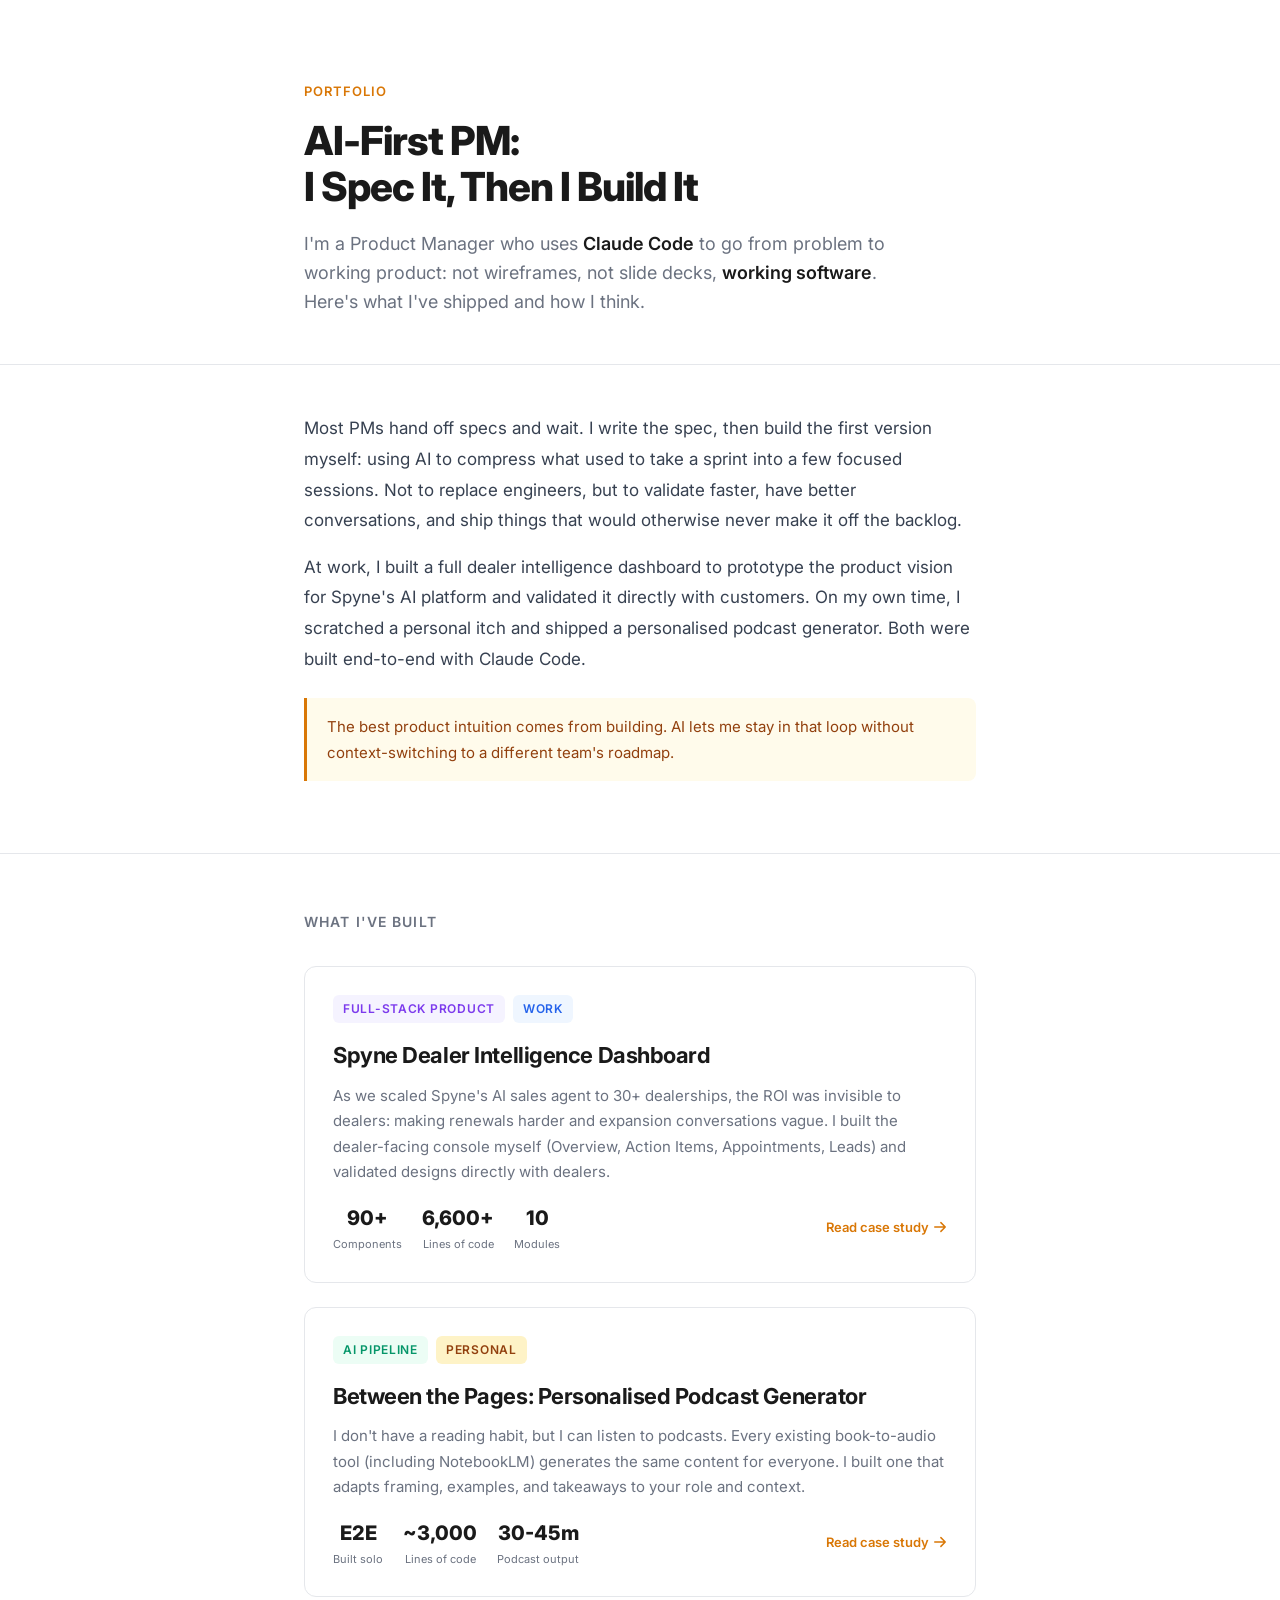
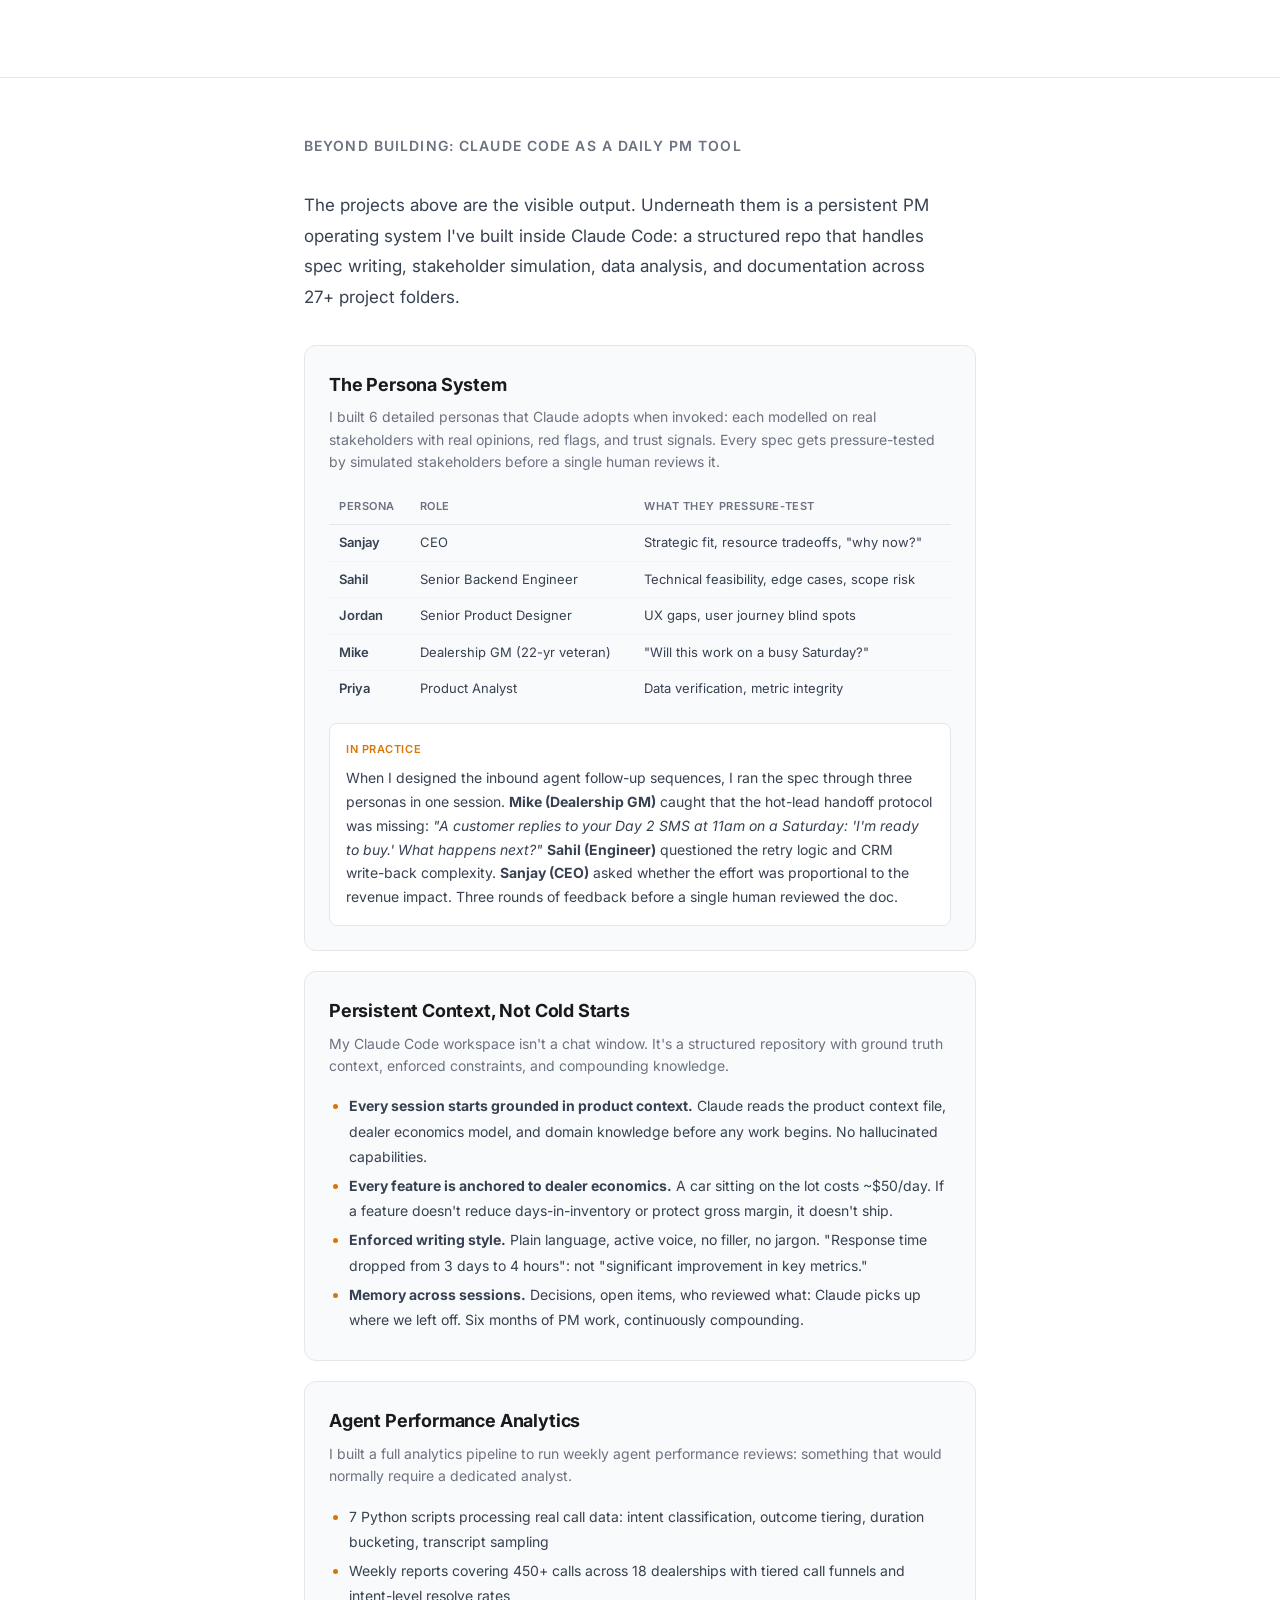
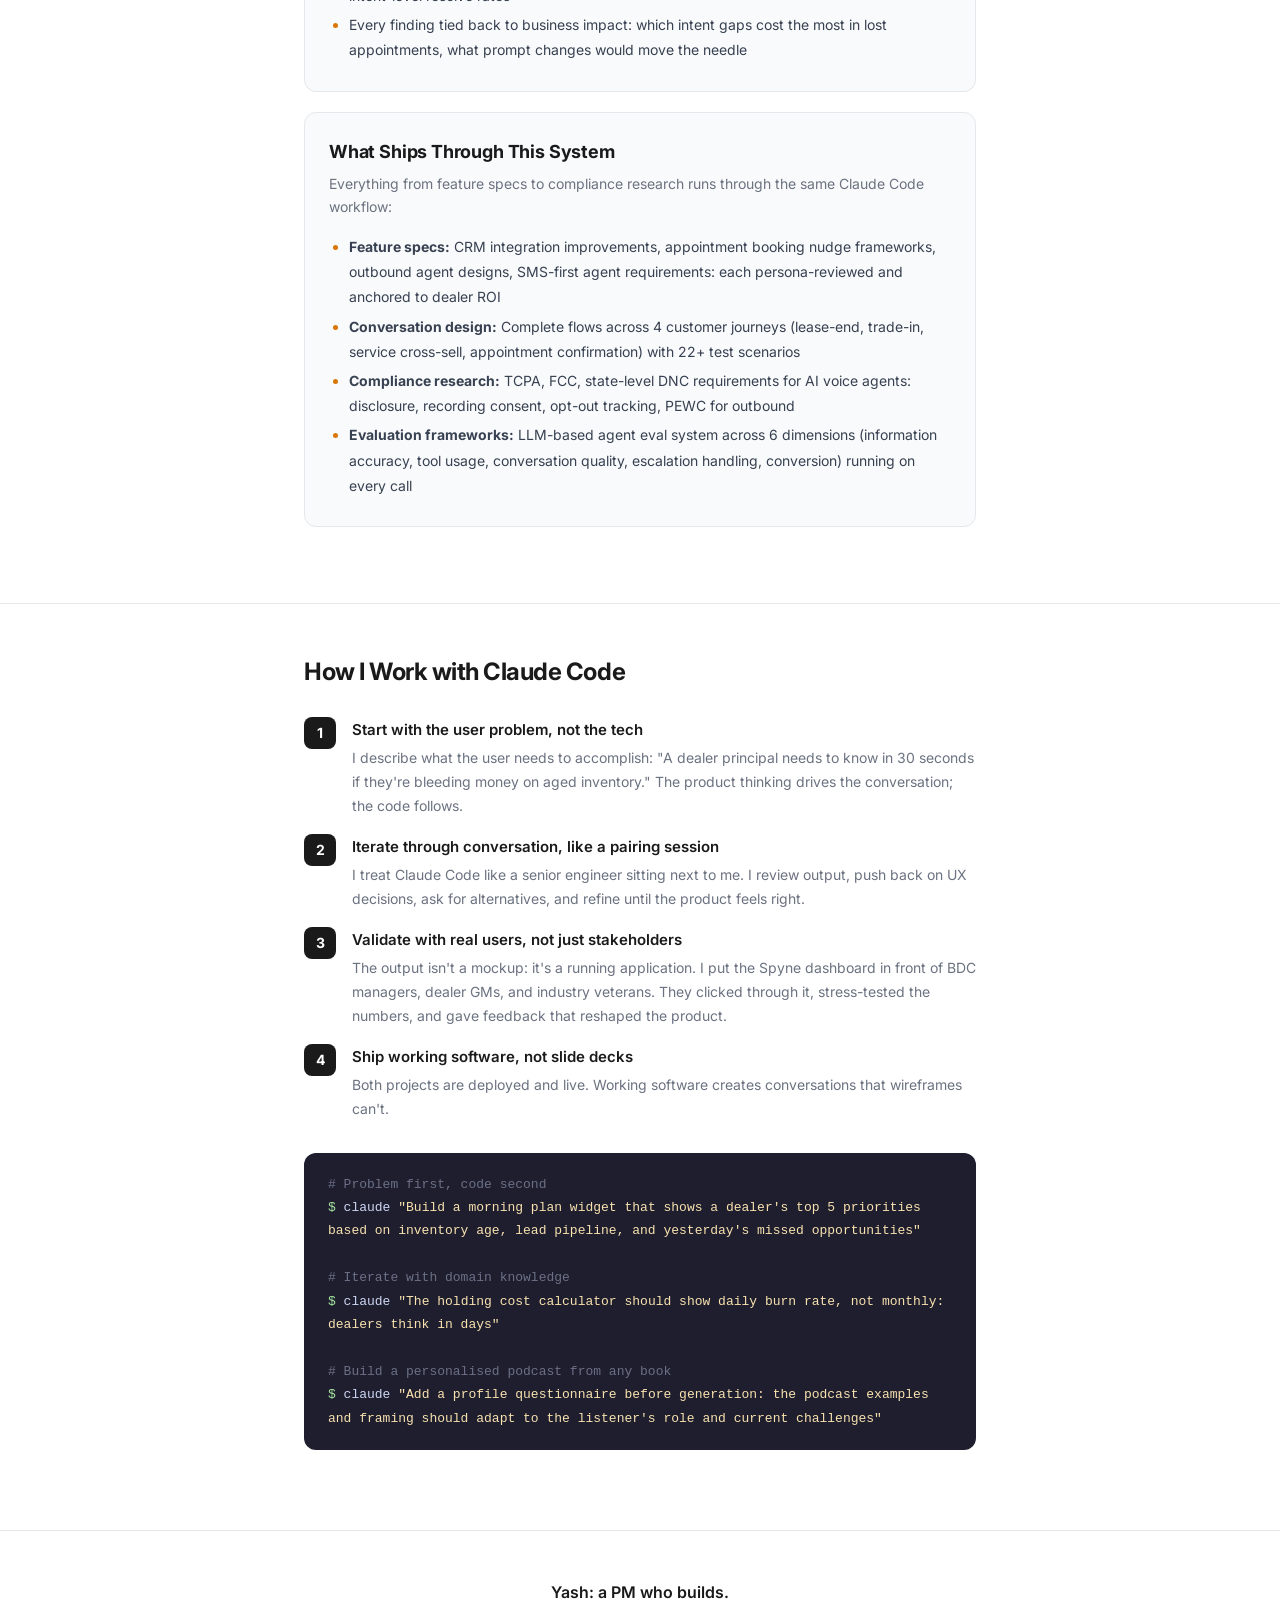
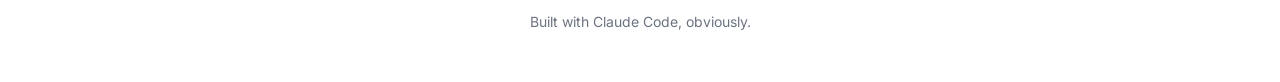
==== index.html @ 287a80ae "Initial portfolio: AI-First PM showcase with Claude Code Three-page site: home with project cards + " ====
<!DOCTYPE html>
<html lang="en">
<head>
  <meta charset="UTF-8" />
  <meta name="viewport" content="width=device-width, initial-scale=1.0" />
  <title>AI-First PM: How I Build with Claude Code</title>
  <link rel="preconnect" href="https://fonts.googleapis.com" />
  <link href="https://fonts.googleapis.com/css2?family=Inter:wght@400;500;600;700;800&display=swap" rel="stylesheet" />
  <link rel="stylesheet" href="styles.css" />
  <style>
    /* ── Home-specific ── */
    .hero {
      padding: 80px 0 48px;
      border-bottom: 1px solid var(--border);
    }
    .hero h1 {
      font-size: 40px;
      font-weight: 800;
      line-height: 1.15;
      letter-spacing: -0.025em;
      margin-bottom: 20px;
    }
    .hero .subtitle {
      font-size: 18px;
      color: var(--muted);
      max-width: 600px;
      line-height: 1.6;
    }
    .hero .subtitle strong { color: var(--fg); font-weight: 600; }

    .thesis {
      padding: 48px 0;
      border-bottom: 1px solid var(--border);
    }
    .thesis p {
      font-size: 17px;
      color: #374151;
      line-height: 1.8;
    }
    .thesis p + p { margin-top: 16px; }

    .projects { padding: 56px 0; }

    .project-card {
      border: 1px solid var(--border);
      border-radius: 12px;
      padding: 28px;
      margin-bottom: 24px;
      transition: box-shadow 0.2s;
      text-decoration: none;
      display: block;
      color: inherit;
    }
    .project-card:hover {
      box-shadow: 0 4px 24px rgba(0,0,0,0.06);
    }
    .project-card h3 {
      font-size: 22px;
      font-weight: 700;
      letter-spacing: -0.02em;
      margin-bottom: 8px;
    }
    .project-card .summary {
      font-size: 15px;
      color: var(--muted);
      line-height: 1.7;
      margin-bottom: 16px;
    }
    .project-card .card-footer {
      display: flex;
      align-items: center;
      justify-content: space-between;
      flex-wrap: wrap;
      gap: 12px;
    }
    .project-card .card-stats {
      display: flex;
      gap: 20px;
    }
    .project-card .card-stat {
      text-align: center;
    }
    .project-card .card-stat .num {
      font-size: 20px;
      font-weight: 800;
    }
    .project-card .card-stat .desc {
      font-size: 11px;
      color: var(--muted);
    }
    .project-card .read-more {
      font-size: 13px;
      font-weight: 600;
      color: var(--accent);
      display: inline-flex;
      align-items: center;
      gap: 4px;
    }
    .project-card .read-more svg { width: 14px; height: 14px; }

    /* ── Daily System (compact) ── */
    .daily-system {
      padding: 56px 0;
      border-top: 1px solid var(--border);
    }
    .daily-system .section-intro {
      font-size: 17px;
      color: #374151;
      line-height: 1.8;
      margin-bottom: 32px;
      max-width: 640px;
    }

    /* ── How I Work ── */
    .workflow {
      padding: 48px 0;
      border-top: 1px solid var(--border);
    }
    .workflow h2 {
      font-size: 24px;
      font-weight: 700;
      letter-spacing: -0.02em;
      margin-bottom: 24px;
    }
    .workflow-steps { display: grid; gap: 16px; }
    .step { display: flex; gap: 16px; align-items: flex-start; }
    .step-num {
      flex-shrink: 0;
      width: 32px; height: 32px;
      border-radius: 8px;
      background: var(--fg); color: var(--bg);
      font-size: 14px; font-weight: 700;
      display: flex; align-items: center; justify-content: center;
    }
    .step-content h4 { font-size: 15px; font-weight: 600; margin-bottom: 4px; }
    .step-content p { font-size: 14px; color: var(--muted); line-height: 1.7; }
  </style>
</head>
<body>

  <!-- ── Hero ── -->
  <section class="hero">
    <div class="container">
      <div class="eyebrow">Portfolio</div>
      <h1>AI-First PM:<br/>I Spec It, Then I Build It</h1>
      <p class="subtitle">
        I'm a Product Manager who uses <strong>Claude Code</strong> to go from problem to working product: not wireframes, not slide decks, <strong>working software</strong>. Here's what I've shipped and how I think.
      </p>
    </div>
  </section>

  <!-- ── Thesis ── -->
  <section class="thesis">
    <div class="container">
      <p>
        Most PMs hand off specs and wait. I write the spec, then build the first version myself: using AI to compress what used to take a sprint into a few focused sessions. Not to replace engineers, but to validate faster, have better conversations, and ship things that would otherwise never make it off the backlog.
      </p>
      <p>
        At work, I built a full dealer intelligence dashboard to prototype the product vision for Spyne's AI platform and validated it directly with customers. On my own time, I scratched a personal itch and shipped a personalised podcast generator. Both were built end-to-end with Claude Code.
      </p>
      <div class="callout">
        The best product intuition comes from building. AI lets me stay in that loop without context-switching to a different team's roadmap.
      </div>
    </div>
  </section>

  <!-- ── Projects ── -->
  <section class="projects">
    <div class="container">
      <h2 class="section-label">What I've Built</h2>

      <a href="spyne-console.html" class="project-card">
        <div class="project-labels">
          <div class="project-label label-purple">Full-Stack Product</div>
          <div class="project-label label-work">Work</div>
        </div>
        <h3>Spyne Dealer Intelligence Dashboard</h3>
        <p class="summary">
          As we scaled Spyne's AI sales agent to 30+ dealerships, the ROI was invisible to dealers: making renewals harder and expansion conversations vague. I built the dealer-facing console myself (Overview, Action Items, Appointments, Leads) and validated designs directly with dealers.
        </p>
        <div class="card-footer">
          <div class="card-stats">
            <div class="card-stat">
              <div class="num">90+</div>
              <div class="desc">Components</div>
            </div>
            <div class="card-stat">
              <div class="num">6,600+</div>
              <div class="desc">Lines of code</div>
            </div>
            <div class="card-stat">
              <div class="num">10</div>
              <div class="desc">Modules</div>
            </div>
          </div>
          <span class="read-more">
            Read case study
            <svg xmlns="http://www.w3.org/2000/svg" fill="none" viewBox="0 0 24 24" stroke-width="2.5" stroke="currentColor"><path stroke-linecap="round" stroke-linejoin="round" d="M13.5 4.5 21 12m0 0-7.5 7.5M21 12H3"/></svg>
          </span>
        </div>
      </a>

      <a href="podcast.html" class="project-card">
        <div class="project-labels">
          <div class="project-label label-green">AI Pipeline</div>
          <div class="project-label label-personal">Personal</div>
        </div>
        <h3>Between the Pages: Personalised Podcast Generator</h3>
        <p class="summary">
          I don't have a reading habit, but I can listen to podcasts. Every existing book-to-audio tool (including NotebookLM) generates the same content for everyone. I built one that adapts framing, examples, and takeaways to your role and context.
        </p>
        <div class="card-footer">
          <div class="card-stats">
            <div class="card-stat">
              <div class="num">E2E</div>
              <div class="desc">Built solo</div>
            </div>
            <div class="card-stat">
              <div class="num">~3,000</div>
              <div class="desc">Lines of code</div>
            </div>
            <div class="card-stat">
              <div class="num">30-45m</div>
              <div class="desc">Podcast output</div>
            </div>
          </div>
          <span class="read-more">
            Read case study
            <svg xmlns="http://www.w3.org/2000/svg" fill="none" viewBox="0 0 24 24" stroke-width="2.5" stroke="currentColor"><path stroke-linecap="round" stroke-linejoin="round" d="M13.5 4.5 21 12m0 0-7.5 7.5M21 12H3"/></svg>
          </span>
        </div>
      </a>
    </div>
  </section>

  <!-- ── Daily PM Operating System ── -->
  <section class="daily-system">
    <div class="container">
      <h2 class="section-label">Beyond Building: Claude Code as a Daily PM Tool</h2>
      <p class="section-intro">
        The projects above are the visible output. Underneath them is a persistent PM operating system I've built inside Claude Code: a structured repo that handles spec writing, stakeholder simulation, data analysis, and documentation across 27+ project folders.
      </p>

      <!-- Persona System -->
      <div class="system-card">
        <h3>The Persona System</h3>
        <p class="card-subtitle">
          I built 6 detailed personas that Claude adopts when invoked: each modelled on real stakeholders with real opinions, red flags, and trust signals. Every spec gets pressure-tested by simulated stakeholders before a single human reviews it.
        </p>
        <table class="persona-table">
          <thead>
            <tr><th>Persona</th><th>Role</th><th>What they pressure-test</th></tr>
          </thead>
          <tbody>
            <tr><td class="persona-name">Sanjay</td><td>CEO</td><td>Strategic fit, resource tradeoffs, "why now?"</td></tr>
            <tr><td class="persona-name">Sahil</td><td>Senior Backend Engineer</td><td>Technical feasibility, edge cases, scope risk</td></tr>
            <tr><td class="persona-name">Jordan</td><td>Senior Product Designer</td><td>UX gaps, user journey blind spots</td></tr>
            <tr><td class="persona-name">Mike</td><td>Dealership GM (22-yr veteran)</td><td>"Will this work on a busy Saturday?"</td></tr>
            <tr><td class="persona-name">Priya</td><td>Product Analyst</td><td>Data verification, metric integrity</td></tr>
          </tbody>
        </table>
        <div class="system-example">
          <div class="example-label">In practice</div>
          When I designed the inbound agent follow-up sequences, I ran the spec through three personas in one session. <strong>Mike (Dealership GM)</strong> caught that the hot-lead handoff protocol was missing: <em>"A customer replies to your Day 2 SMS at 11am on a Saturday: 'I'm ready to buy.' What happens next?"</em> <strong>Sahil (Engineer)</strong> questioned the retry logic and CRM write-back complexity. <strong>Sanjay (CEO)</strong> asked whether the effort was proportional to the revenue impact. Three rounds of feedback before a single human reviewed the doc.
        </div>
      </div>

      <!-- Persistent Context -->
      <div class="system-card">
        <h3>Persistent Context, Not Cold Starts</h3>
        <p class="card-subtitle">
          My Claude Code workspace isn't a chat window. It's a structured repository with ground truth context, enforced constraints, and compounding knowledge.
        </p>
        <ul>
          <li><strong>Every session starts grounded in product context.</strong> Claude reads the product context file, dealer economics model, and domain knowledge before any work begins. No hallucinated capabilities.</li>
          <li><strong>Every feature is anchored to dealer economics.</strong> A car sitting on the lot costs ~$50/day. If a feature doesn't reduce days-in-inventory or protect gross margin, it doesn't ship.</li>
          <li><strong>Enforced writing style.</strong> Plain language, active voice, no filler, no jargon. "Response time dropped from 3 days to 4 hours": not "significant improvement in key metrics."</li>
          <li><strong>Memory across sessions.</strong> Decisions, open items, who reviewed what: Claude picks up where we left off. Six months of PM work, continuously compounding.</li>
        </ul>
      </div>

      <!-- Analytics -->
      <div class="system-card">
        <h3>Agent Performance Analytics</h3>
        <p class="card-subtitle">
          I built a full analytics pipeline to run weekly agent performance reviews: something that would normally require a dedicated analyst.
        </p>
        <ul>
          <li>7 Python scripts processing real call data: intent classification, outcome tiering, duration bucketing, transcript sampling</li>
          <li>Weekly reports covering 450+ calls across 18 dealerships with tiered call funnels and intent-level resolve rates</li>
          <li>Every finding tied back to business impact: which intent gaps cost the most in lost appointments, what prompt changes would move the needle</li>
        </ul>
      </div>

      <!-- What ships through this -->
      <div class="system-card">
        <h3>What Ships Through This System</h3>
        <p class="card-subtitle">
          Everything from feature specs to compliance research runs through the same Claude Code workflow:
        </p>
        <ul>
          <li><strong>Feature specs:</strong> CRM integration improvements, appointment booking nudge frameworks, outbound agent designs, SMS-first agent requirements: each persona-reviewed and anchored to dealer ROI</li>
          <li><strong>Conversation design:</strong> Complete flows across 4 customer journeys (lease-end, trade-in, service cross-sell, appointment confirmation) with 22+ test scenarios</li>
          <li><strong>Compliance research:</strong> TCPA, FCC, state-level DNC requirements for AI voice agents: disclosure, recording consent, opt-out tracking, PEWC for outbound</li>
          <li><strong>Evaluation frameworks:</strong> LLM-based agent eval system across 6 dimensions (information accuracy, tool usage, conversation quality, escalation handling, conversion) running on every call</li>
        </ul>
      </div>
    </div>
  </section>

  <!-- ── How I Work ── -->
  <section class="workflow">
    <div class="container">
      <h2>How I Work with Claude Code</h2>
      <div class="workflow-steps">
        <div class="step">
          <div class="step-num">1</div>
          <div class="step-content">
            <h4>Start with the user problem, not the tech</h4>
            <p>I describe what the user needs to accomplish: "A dealer principal needs to know in 30 seconds if they're bleeding money on aged inventory." The product thinking drives the conversation; the code follows.</p>
          </div>
        </div>
        <div class="step">
          <div class="step-num">2</div>
          <div class="step-content">
            <h4>Iterate through conversation, like a pairing session</h4>
            <p>I treat Claude Code like a senior engineer sitting next to me. I review output, push back on UX decisions, ask for alternatives, and refine until the product feels right.</p>
          </div>
        </div>
        <div class="step">
          <div class="step-num">3</div>
          <div class="step-content">
            <h4>Validate with real users, not just stakeholders</h4>
            <p>The output isn't a mockup: it's a running application. I put the Spyne dashboard in front of BDC managers, dealer GMs, and industry veterans. They clicked through it, stress-tested the numbers, and gave feedback that reshaped the product.</p>
          </div>
        </div>
        <div class="step">
          <div class="step-num">4</div>
          <div class="step-content">
            <h4>Ship working software, not slide decks</h4>
            <p>Both projects are deployed and live. Working software creates conversations that wireframes can't.</p>
          </div>
        </div>
      </div>

      <div class="terminal">
        <span class="comment"># Problem first, code second</span><br/>
        <span class="prompt">$</span> claude <span class="flag">"Build a morning plan widget that shows a dealer's top 5 priorities based on inventory age, lead pipeline, and yesterday's missed opportunities"</span><br/><br/>
        <span class="comment"># Iterate with domain knowledge</span><br/>
        <span class="prompt">$</span> claude <span class="flag">"The holding cost calculator should show daily burn rate, not monthly: dealers think in days"</span><br/><br/>
        <span class="comment"># Build a personalised podcast from any book</span><br/>
        <span class="prompt">$</span> claude <span class="flag">"Add a profile questionnaire before generation: the podcast examples and framing should adapt to the listener's role and current challenges"</span>
      </div>
    </div>
  </section>

  <!-- ── Footer ── -->
  <section class="footer">
    <div class="container">
      <p style="font-size: 16px; font-weight: 600; color: var(--fg); margin-bottom: 4px;">Yash: a PM who builds.</p>
      <p>Built with Claude Code, obviously.</p>
    </div>
  </section>

</body>
</html>
---- styles.css ----
:root {
  --bg: #ffffff;
  --fg: #1a1a1a;
  --muted: #6b7280;
  --accent: #d97706;
  --accent-bg: #fffbeb;
  --border: #e5e7eb;
  --card-bg: #f9fafb;
  --tag-bg: #f3f4f6;
  --code-bg: #1e1e2e;
  --code-fg: #cdd6f4;
  --purple: #7c3aed;
  --purple-bg: #f5f3ff;
  --green: #059669;
  --green-bg: #ecfdf5;
  --blue: #2563eb;
  --blue-bg: #eff6ff;
}

* { margin: 0; padding: 0; box-sizing: border-box; }

body {
  font-family: 'Inter', -apple-system, sans-serif;
  color: var(--fg);
  background: var(--bg);
  line-height: 1.7;
  -webkit-font-smoothing: antialiased;
}

.container { max-width: 720px; margin: 0 auto; padding: 0 24px; }

/* ── Shared Typography ── */
.eyebrow {
  font-size: 13px;
  font-weight: 600;
  text-transform: uppercase;
  letter-spacing: 0.08em;
  color: var(--accent);
  margin-bottom: 16px;
}
.section-label {
  font-size: 14px;
  font-weight: 600;
  text-transform: uppercase;
  letter-spacing: 0.08em;
  color: var(--muted);
  margin-bottom: 32px;
}

/* ── Labels ── */
.project-labels {
  display: flex;
  align-items: center;
  gap: 8px;
  margin-bottom: 14px;
  flex-wrap: wrap;
}
.project-label {
  display: inline-flex;
  align-items: center;
  gap: 6px;
  font-size: 12px;
  font-weight: 600;
  text-transform: uppercase;
  letter-spacing: 0.06em;
  padding: 4px 10px;
  border-radius: 6px;
}
.label-purple { background: var(--purple-bg); color: var(--purple); }
.label-green { background: var(--green-bg); color: var(--green); }
.label-work { background: var(--blue-bg); color: var(--blue); }
.label-personal { background: #fef3c7; color: #92400e; }

/* ── Tags ── */
.tags {
  display: flex;
  flex-wrap: wrap;
  gap: 8px;
  margin-bottom: 20px;
}
.tag {
  font-size: 12px;
  font-weight: 500;
  padding: 4px 10px;
  border-radius: 6px;
  background: var(--tag-bg);
  color: var(--muted);
}

/* ── Detail Boxes ── */
.detail-grid {
  display: grid;
  grid-template-columns: 1fr 1fr;
  gap: 16px;
  margin-bottom: 20px;
}
.detail-box {
  background: var(--card-bg);
  border-radius: 8px;
  padding: 16px;
}
.detail-box .label {
  font-size: 11px;
  font-weight: 600;
  text-transform: uppercase;
  letter-spacing: 0.06em;
  color: var(--muted);
  margin-bottom: 6px;
}
.detail-box .value {
  font-size: 14px;
  font-weight: 500;
  line-height: 1.6;
}

/* ── Quote Blocks ── */
.quote-block {
  background: var(--card-bg);
  border-left: 3px solid var(--purple);
  padding: 12px 16px;
  border-radius: 0 8px 8px 0;
  margin: 12px 0;
  font-size: 14px;
  font-style: italic;
  color: #374151;
  line-height: 1.7;
}
.quote-block .attribution {
  font-style: normal;
  font-size: 12px;
  color: var(--muted);
  margin-top: 6px;
}

/* ── Stats ── */
.stats-row {
  display: flex;
  gap: 24px;
  padding-top: 20px;
  border-top: 1px solid var(--border);
  margin-top: 20px;
}
.stat { text-align: center; flex: 1; }
.stat .num {
  font-size: 28px;
  font-weight: 800;
  letter-spacing: -0.02em;
}
.stat .desc {
  font-size: 12px;
  color: var(--muted);
  margin-top: 2px;
}

/* ── Buttons / Links ── */
.live-link {
  display: inline-flex;
  align-items: center;
  gap: 6px;
  margin-top: 16px;
  padding: 8px 16px;
  background: var(--fg);
  color: var(--bg);
  font-size: 13px;
  font-weight: 600;
  border-radius: 8px;
  text-decoration: none;
  transition: opacity 0.2s;
}
.live-link:hover { opacity: 0.85; }
.live-link svg { width: 14px; height: 14px; }

.back-link {
  display: inline-flex;
  align-items: center;
  gap: 6px;
  font-size: 14px;
  font-weight: 500;
  color: var(--muted);
  text-decoration: none;
  transition: color 0.2s;
}
.back-link:hover { color: var(--fg); }
.back-link svg { width: 16px; height: 16px; }

/* ── Callout ── */
.callout {
  background: var(--accent-bg);
  border-left: 3px solid var(--accent);
  padding: 16px 20px;
  border-radius: 0 8px 8px 0;
  margin: 24px 0;
  font-size: 15px;
  color: #92400e;
}

/* ── Content Lists ── */
.content-section h4 {
  font-size: 14px;
  font-weight: 600;
  margin-bottom: 10px;
  color: var(--fg);
}
.content-section ul {
  padding-left: 20px;
  font-size: 14px;
  color: #374151;
  line-height: 1.8;
}
.content-section li { margin-bottom: 6px; }
.content-section li::marker { color: var(--accent); }

/* ── System Cards (for daily system section) ── */
.system-card {
  background: var(--card-bg);
  border: 1px solid var(--border);
  border-radius: 12px;
  padding: 24px;
  margin-bottom: 20px;
}
.system-card h3 {
  font-size: 18px;
  font-weight: 700;
  letter-spacing: -0.01em;
  margin-bottom: 6px;
}
.system-card .card-subtitle {
  font-size: 14px;
  color: var(--muted);
  margin-bottom: 16px;
  line-height: 1.6;
}
.system-card ul {
  padding-left: 20px;
  font-size: 14px;
  color: #374151;
  line-height: 1.8;
}
.system-card li { margin-bottom: 4px; }
.system-card li::marker { color: var(--accent); }

.persona-table {
  width: 100%;
  font-size: 13px;
  border-collapse: collapse;
  margin-top: 12px;
}
.persona-table th {
  text-align: left;
  font-weight: 600;
  font-size: 11px;
  text-transform: uppercase;
  letter-spacing: 0.05em;
  color: var(--muted);
  padding: 8px 10px;
  border-bottom: 1px solid var(--border);
}
.persona-table td {
  padding: 8px 10px;
  border-bottom: 1px solid #f3f4f6;
  vertical-align: top;
  color: #374151;
  line-height: 1.5;
}
.persona-table tr:last-child td { border-bottom: none; }
.persona-name { font-weight: 600; color: var(--fg); white-space: nowrap; }

.system-example {
  background: white;
  border: 1px solid var(--border);
  border-radius: 8px;
  padding: 16px;
  margin-top: 16px;
  font-size: 14px;
  line-height: 1.7;
  color: #374151;
}
.system-example .example-label {
  font-size: 11px;
  font-weight: 600;
  text-transform: uppercase;
  letter-spacing: 0.05em;
  color: var(--accent);
  margin-bottom: 8px;
}

/* ── Terminal Block ── */
.terminal {
  background: var(--code-bg);
  border-radius: 12px;
  padding: 20px 24px;
  margin: 32px 0;
  font-family: 'SF Mono', 'Fira Code', monospace;
  font-size: 13px;
  line-height: 1.8;
  color: var(--code-fg);
  overflow-x: auto;
}
.terminal .prompt { color: #a6e3a1; }
.terminal .comment { color: #6c7086; }
.terminal .flag { color: #f9e2af; }

/* ── Footer ── */
.footer {
  padding: 48px 0;
  border-top: 1px solid var(--border);
  text-align: center;
}
.footer p {
  font-size: 14px;
  color: var(--muted);
}
.footer a {
  color: var(--accent);
  text-decoration: none;
  font-weight: 500;
}
.footer a:hover { text-decoration: underline; }

/* ── Responsive ── */
@media (max-width: 540px) {
  .detail-grid { grid-template-columns: 1fr; }
  h1 { font-size: 28px !important; }
}
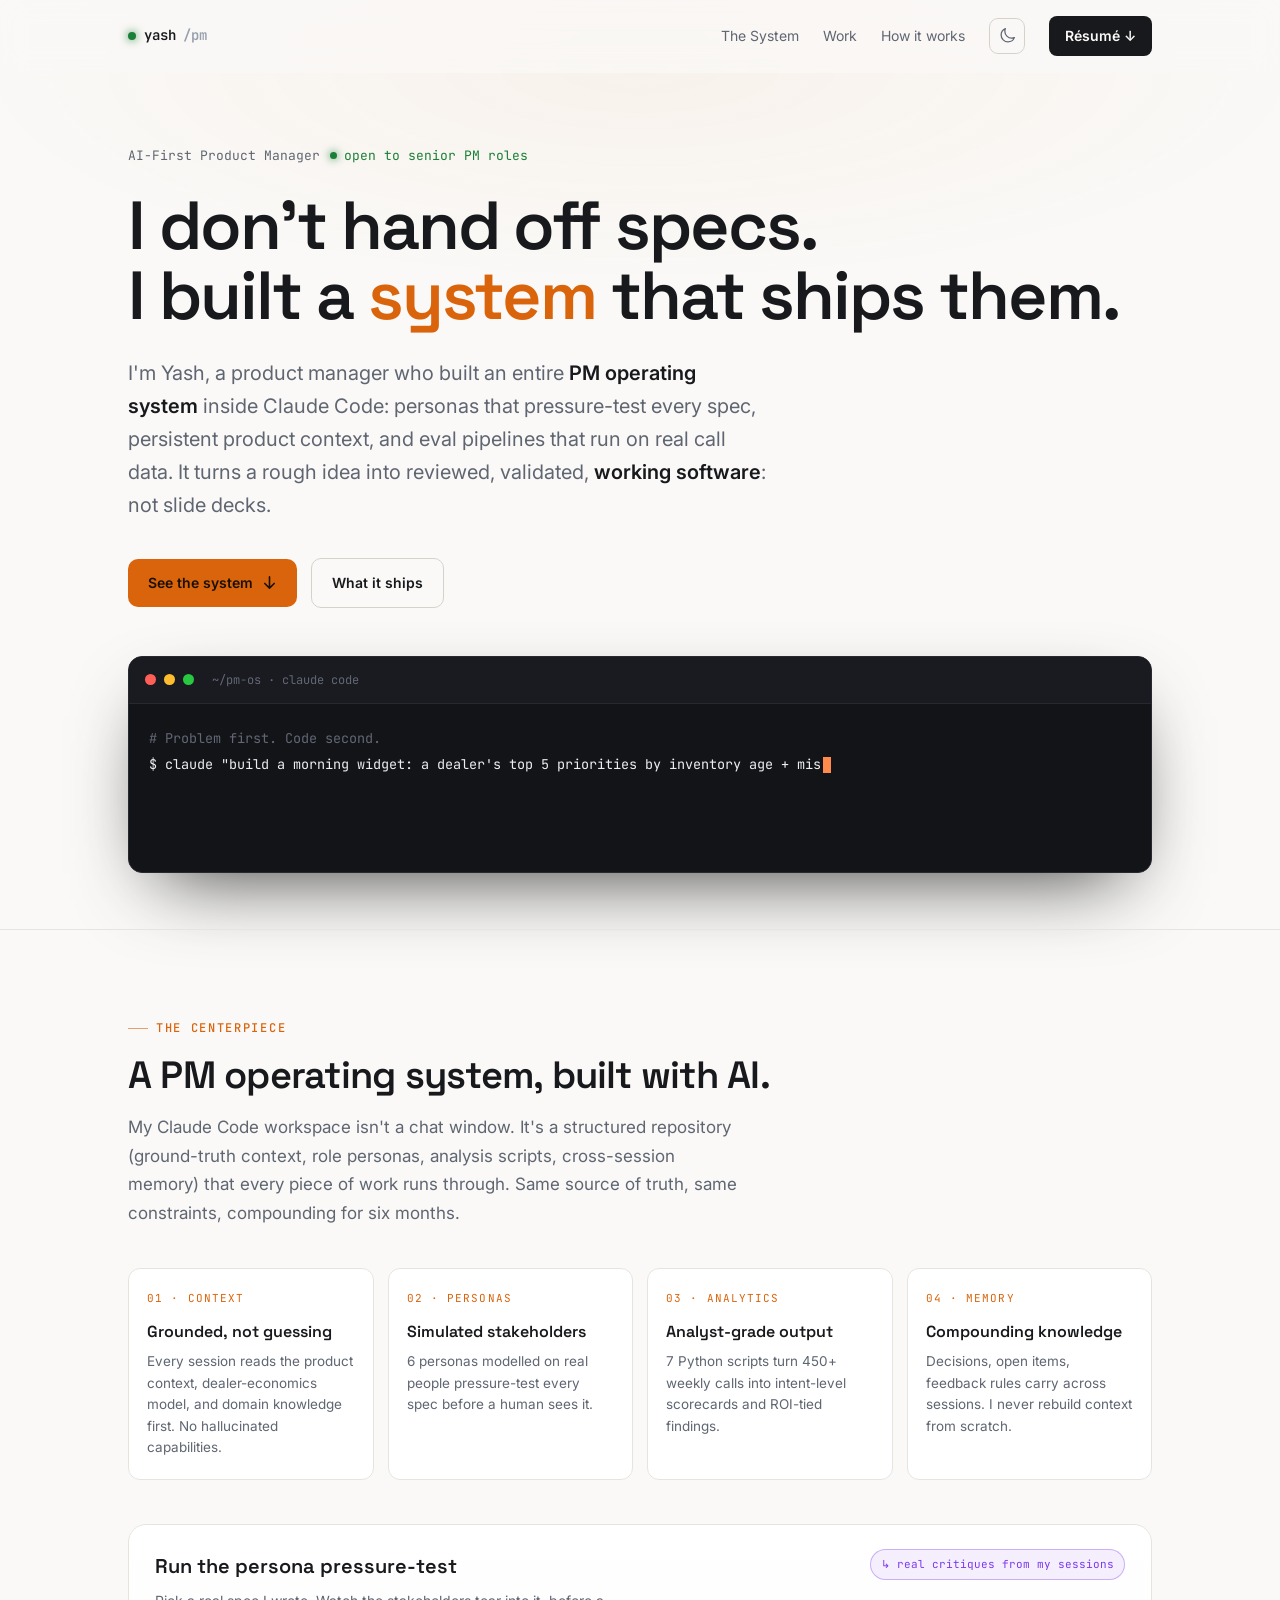
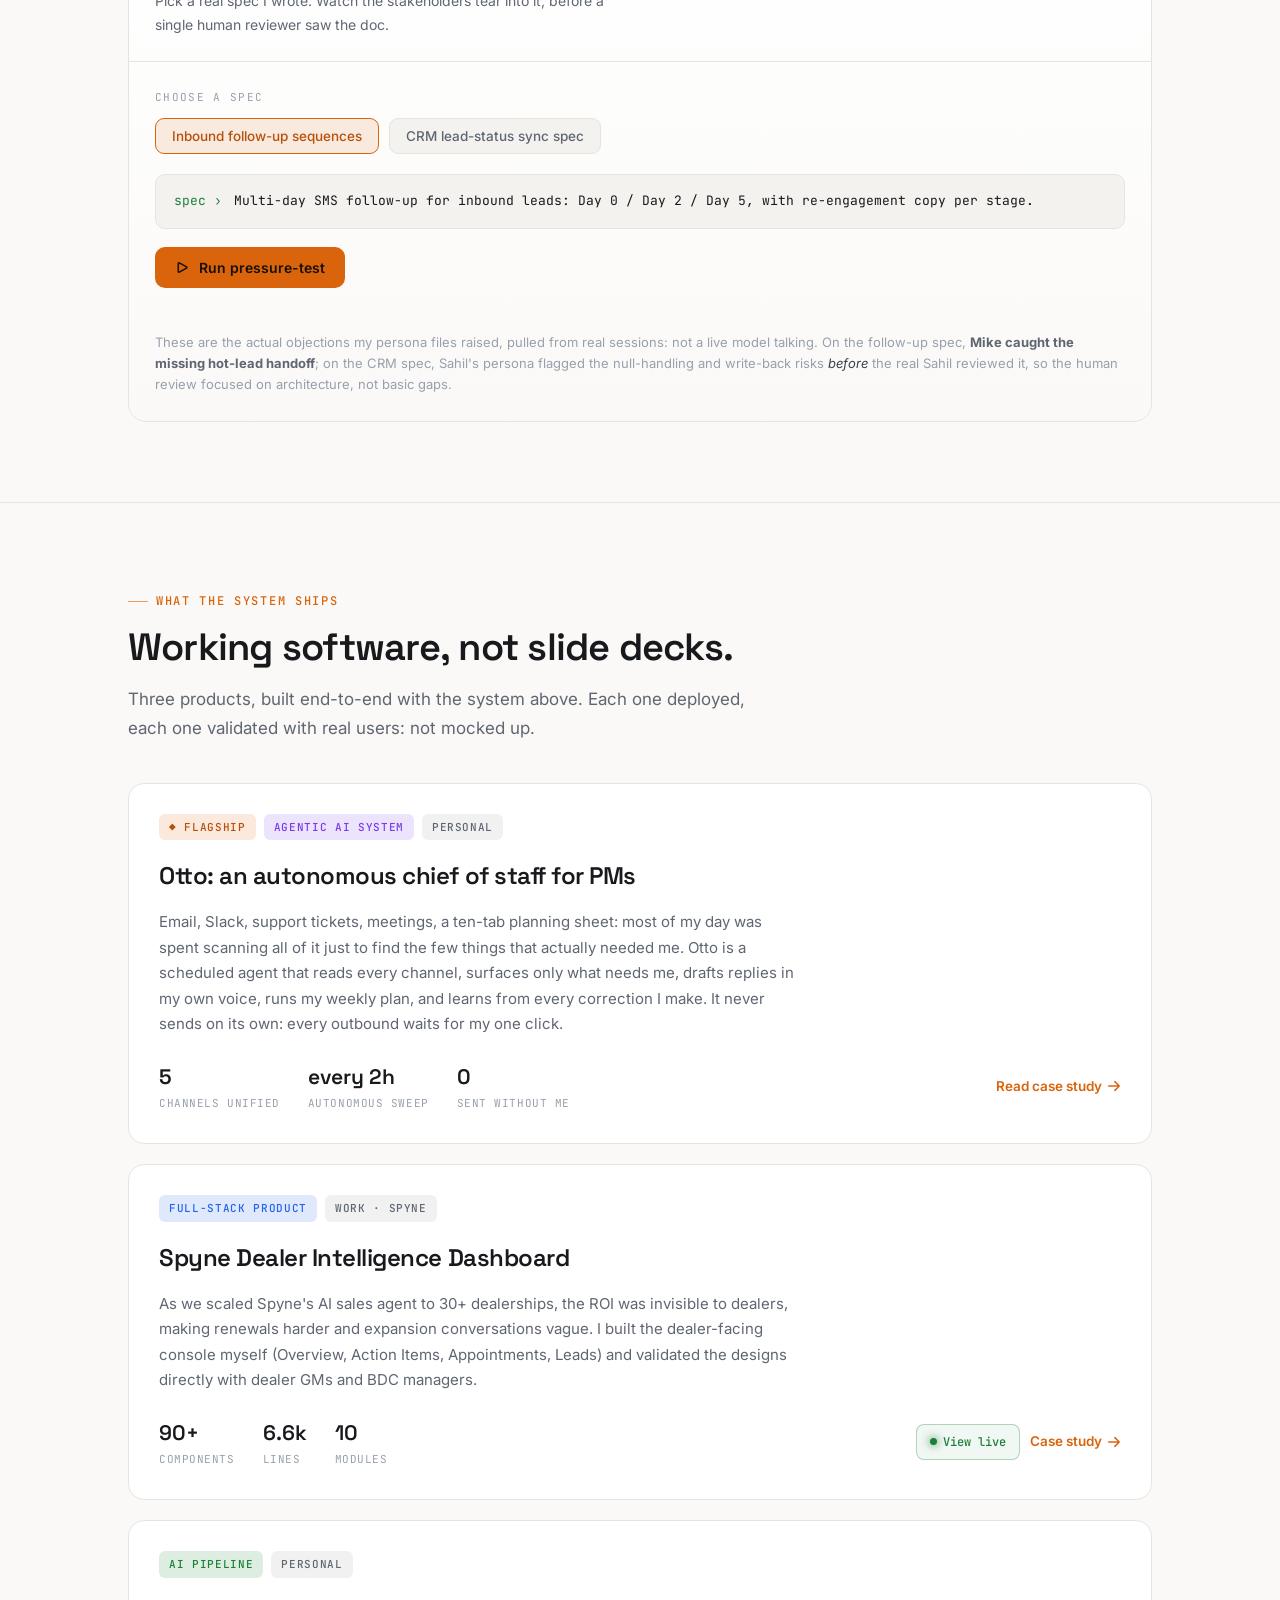
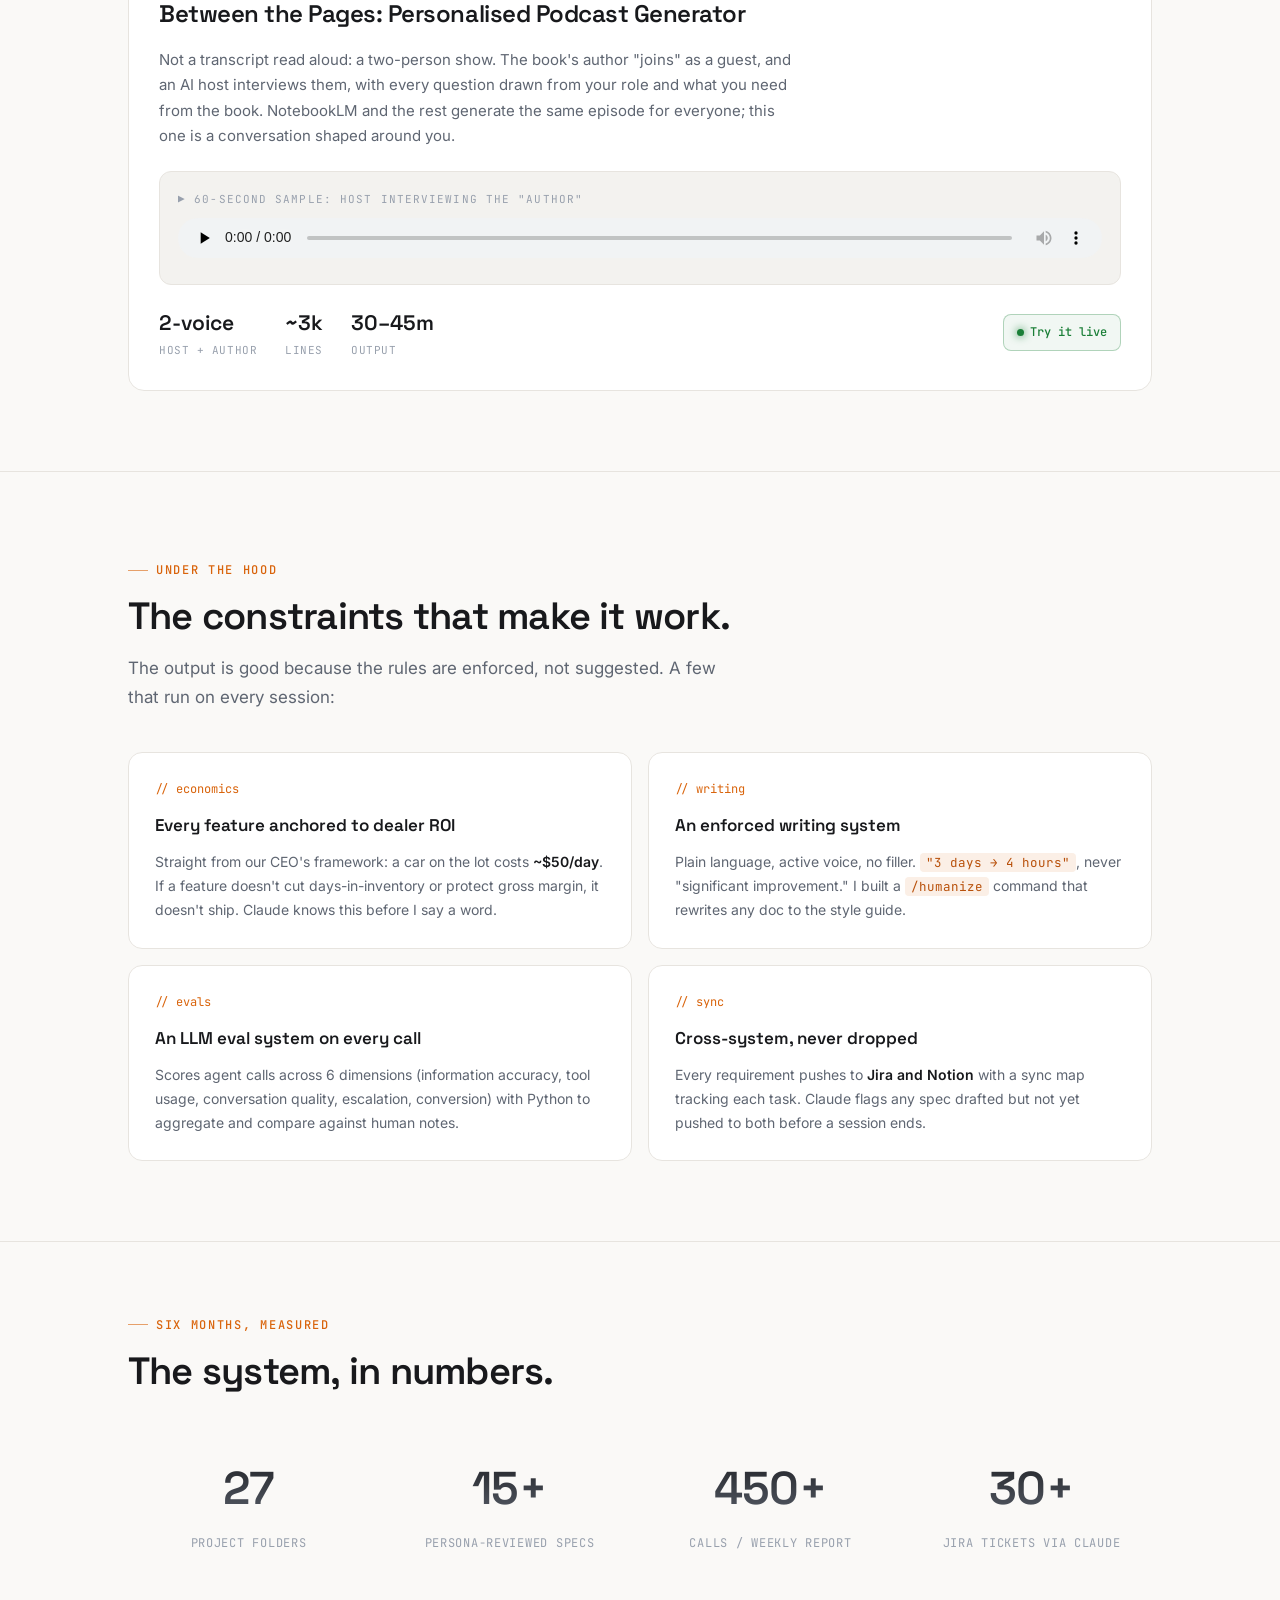
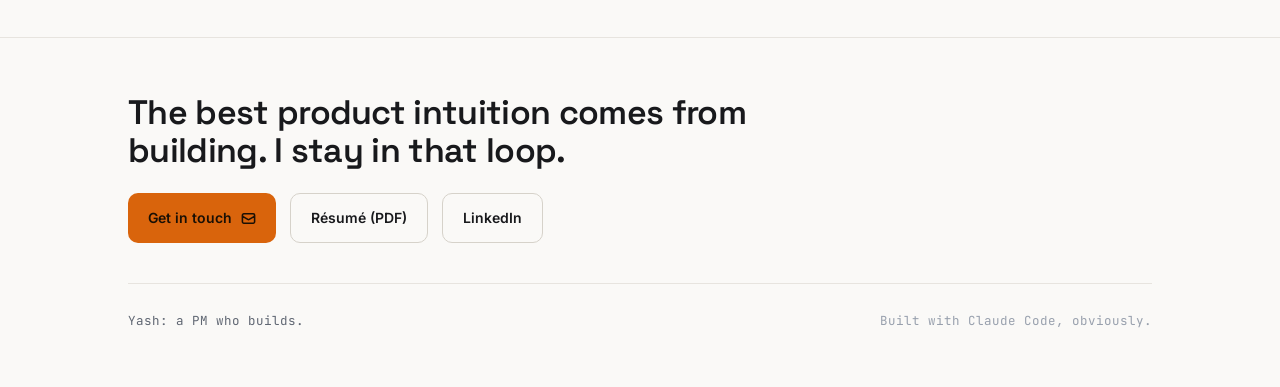
==== commit 10950d75: "Redesign portfolio: console/OS aesthetic, Otto flagship, theming - Rebuild all pages around the "PM " ====
--- a/index.html
+++ b/index.html
@@ -3,364 +3,538 @@
 <head>
   <meta charset="UTF-8" />
   <meta name="viewport" content="width=device-width, initial-scale=1.0" />
-  <title>AI-First PM: How I Build with Claude Code</title>
+  <script>(function(){try{var t=localStorage.getItem('theme')||(matchMedia('(prefers-color-scheme: light)').matches?'light':'dark');document.documentElement.setAttribute('data-theme',t);}catch(e){document.documentElement.setAttribute('data-theme','dark');}})();</script>
+  <title>Yash · AI-First PM · A PM Operating System, built with AI</title>
+  <meta name="description" content="I'm a product manager who built an entire PM operating system inside Claude Code: personas that pressure-test specs, persistent context, eval pipelines. Here's the system, and the software it ships." />
+  <link rel="icon" type="image/png" href="favicon.png" />
   <link rel="preconnect" href="https://fonts.googleapis.com" />
-  <link href="https://fonts.googleapis.com/css2?family=Inter:wght@400;500;600;700;800&display=swap" rel="stylesheet" />
-  <link rel="stylesheet" href="styles.css" />
+  <link rel="preconnect" href="https://fonts.gstatic.com" crossorigin />
+  <link href="https://fonts.googleapis.com/css2?family=Space+Grotesk:wght@400;500;600;700&family=Inter:wght@400;450;500;600&family=JetBrains+Mono:wght@400;500;600&display=swap" rel="stylesheet" />
+  <link rel="stylesheet" href="os.css" />
   <style>
-    /* ── Home-specific ── */
-    .hero {
-      padding: 80px 0 48px;
-      border-bottom: 1px solid var(--border);
+    /* ── Home-specific (shared primitives live in os.css) ── */
+    :root { --maxw: 1080px; }
+
+    /* Hero (overrides os.css case-study hero) */
+    .hero { padding: 72px 0 56px; }
+    .hero-eyebrow {
+      font-family: 'JetBrains Mono', monospace;
+      font-size: 13px; color: var(--muted); margin-bottom: 24px;
+      display: flex; align-items: center; gap: 10px; flex-wrap: wrap;
     }
+    .hero-eyebrow .avail { display: inline-flex; align-items: center; gap: 7px; color: var(--green); }
+    .hero-eyebrow .avail .dot { width: 7px; height: 7px; border-radius: 50%; background: var(--green); box-shadow: 0 0 8px var(--green); animation: pulse 2.4s var(--ease) infinite; }
+    @keyframes pulse { 0%,100%{opacity:1;} 50%{opacity:0.4;} }
     .hero h1 {
-      font-size: 40px;
-      font-weight: 800;
-      line-height: 1.15;
-      letter-spacing: -0.025em;
-      margin-bottom: 20px;
+      font-family: 'Space Grotesk', sans-serif;
+      font-size: clamp(38px, 6.5vw, 68px);
+      font-weight: 600; line-height: 1.03; letter-spacing: -0.03em; margin-bottom: 26px;
     }
-    .hero .subtitle {
-      font-size: 18px;
-      color: var(--muted);
-      max-width: 600px;
-      line-height: 1.6;
-    }
-    .hero .subtitle strong { color: var(--fg); font-weight: 600; }
-
-    .thesis {
-      padding: 48px 0;
-      border-bottom: 1px solid var(--border);
-    }
-    .thesis p {
-      font-size: 17px;
-      color: #374151;
-      line-height: 1.8;
-    }
-    .thesis p + p { margin-top: 16px; }
-
-    .projects { padding: 56px 0; }
-
-    .project-card {
-      border: 1px solid var(--border);
-      border-radius: 12px;
-      padding: 28px;
-      margin-bottom: 24px;
-      transition: box-shadow 0.2s;
-      text-decoration: none;
-      display: block;
-      color: inherit;
-    }
-    .project-card:hover {
-      box-shadow: 0 4px 24px rgba(0,0,0,0.06);
-    }
-    .project-card h3 {
-      font-size: 22px;
-      font-weight: 700;
-      letter-spacing: -0.02em;
-      margin-bottom: 8px;
-    }
-    .project-card .summary {
-      font-size: 15px;
-      color: var(--muted);
-      line-height: 1.7;
-      margin-bottom: 16px;
-    }
-    .project-card .card-footer {
-      display: flex;
-      align-items: center;
-      justify-content: space-between;
-      flex-wrap: wrap;
-      gap: 12px;
-    }
-    .project-card .card-stats {
-      display: flex;
-      gap: 20px;
-    }
-    .project-card .card-stat {
-      text-align: center;
-    }
-    .project-card .card-stat .num {
-      font-size: 20px;
-      font-weight: 800;
-    }
-    .project-card .card-stat .desc {
-      font-size: 11px;
-      color: var(--muted);
-    }
-    .project-card .read-more {
-      font-size: 13px;
-      font-weight: 600;
-      color: var(--accent);
-      display: inline-flex;
-      align-items: center;
-      gap: 4px;
-    }
-    .project-card .read-more svg { width: 14px; height: 14px; }
-
-    /* ── Daily System (compact) ── */
-    .daily-system {
-      padding: 56px 0;
-      border-top: 1px solid var(--border);
-    }
-    .daily-system .section-intro {
-      font-size: 17px;
-      color: #374151;
-      line-height: 1.8;
-      margin-bottom: 32px;
-      max-width: 640px;
-    }
-
-    /* ── How I Work ── */
-    .workflow {
-      padding: 48px 0;
-      border-top: 1px solid var(--border);
-    }
-    .workflow h2 {
-      font-size: 24px;
-      font-weight: 700;
-      letter-spacing: -0.02em;
-      margin-bottom: 24px;
-    }
-    .workflow-steps { display: grid; gap: 16px; }
-    .step { display: flex; gap: 16px; align-items: flex-start; }
-    .step-num {
-      flex-shrink: 0;
-      width: 32px; height: 32px;
-      border-radius: 8px;
-      background: var(--fg); color: var(--bg);
-      font-size: 14px; font-weight: 700;
-      display: flex; align-items: center; justify-content: center;
-    }
-    .step-content h4 { font-size: 15px; font-weight: 600; margin-bottom: 4px; }
-    .step-content p { font-size: 14px; color: var(--muted); line-height: 1.7; }
+    .hero h1 .em { color: var(--accent); }
+    .hero .sub { font-size: clamp(17px, 2.2vw, 20px); color: var(--muted); max-width: 640px; line-height: 1.65; margin-bottom: 36px; }
+    .hero .sub strong { color: var(--fg); font-weight: 600; }
+    .hero-actions { gap: 14px; align-items: center; margin-top: 0; }
+
+    /* Terminal — intentionally dark in both themes */
+    .terminal { margin-top: 48px; background: #131418; border: 1px solid #262931; border-radius: 14px; overflow: hidden; box-shadow: 0 30px 80px -30px rgba(0,0,0,0.8); }
+    .term-bar { display: flex; align-items: center; gap: 8px; padding: 13px 16px; border-bottom: 1px solid #262931; background: #191b20; }
+    .term-bar .light { width: 11px; height: 11px; border-radius: 50%; }
+    .l-r { background: #ff5f57; } .l-y { background: #febc2e; } .l-g { background: #28c840; }
+    .term-bar .term-title { font-family: 'JetBrains Mono', monospace; font-size: 12px; color: #626775; margin-left: 10px; }
+    .term-body { padding: 22px 20px; font-family: 'JetBrains Mono', monospace; font-size: 13.5px; line-height: 1.9; min-height: 168px; color: #eceef2; }
+    .term-line { white-space: pre-wrap; word-break: break-word; }
+    .term-body .cmd { color: #eceef2; } .term-body .out { color: #9096a1; } .term-body .comment { color: #626775; }
+    .cursor { display: inline-block; width: 8px; height: 16px; background: #ff8a4c; vertical-align: text-bottom; animation: blink 1s step-end infinite; margin-left: 2px; }
+    @keyframes blink { 50% { opacity: 0; } }
+
+    /* The Operating System */
+    .os { padding: 80px 0; border-top: 1px solid var(--border); }
+    .os-grid { display: grid; grid-template-columns: repeat(4, 1fr); gap: 14px; margin: 40px 0 8px; }
+    .os-pill { background: var(--surface); border: 1px solid var(--border); border-radius: 12px; padding: 20px 18px; transition: border-color 0.25s, transform 0.25s var(--ease); }
+    .os-pill:hover { border-color: var(--border-2); transform: translateY(-3px); }
+    .os-pill .k { font-family: 'JetBrains Mono', monospace; font-size: 11px; text-transform: uppercase; letter-spacing: 0.1em; color: var(--accent); margin-bottom: 10px; }
+    .os-pill h4 { font-family: 'Space Grotesk', sans-serif; font-size: 16px; font-weight: 600; margin-bottom: 6px; }
+    .os-pill p { font-size: 13.5px; color: var(--muted); line-height: 1.6; }
+    @media (max-width: 860px) { .os-grid { grid-template-columns: repeat(2, 1fr); } }
+    @media (max-width: 480px) { .os-grid { grid-template-columns: 1fr; } }
+
+    /* Persona pressure-test */
+    .ptest { margin-top: 44px; background: linear-gradient(180deg, var(--surface), var(--bg)); border: 1px solid var(--border); border-radius: 18px; overflow: hidden; }
+    .ptest-head { padding: 24px 26px; border-bottom: 1px solid var(--border); display: flex; align-items: flex-start; justify-content: space-between; gap: 20px; flex-wrap: wrap; }
+    .ptest-head h3 { font-family: 'Space Grotesk', sans-serif; font-size: 20px; font-weight: 600; margin-bottom: 6px; }
+    .ptest-head p { font-size: 14px; color: var(--muted); max-width: 460px; }
+    .ptest-badge { font-family: 'JetBrains Mono', monospace; font-size: 11px; color: var(--purple); border: 1px solid color-mix(in srgb, var(--purple) 35%, transparent); padding: 5px 10px; border-radius: 20px; white-space: nowrap; background: color-mix(in srgb, var(--purple) 8%, transparent); }
+    .ptest-body { padding: 26px; }
+    .ptest-label { font-family: 'JetBrains Mono', monospace; font-size: 11px; text-transform: uppercase; letter-spacing: 0.12em; color: var(--faint); margin-bottom: 12px; }
+    .chips { display: flex; gap: 10px; flex-wrap: wrap; margin-bottom: 20px; }
+    .chip { font-size: 13.5px; font-weight: 500; cursor: pointer; padding: 9px 16px; border-radius: 9px; background: var(--surface-2); border: 1px solid var(--border); color: var(--muted); transition: all 0.2s; font-family: inherit; }
+    .chip:hover { color: var(--fg); border-color: var(--border-2); }
+    .chip.active { background: color-mix(in srgb, var(--accent) 12%, transparent); border-color: var(--accent); color: var(--accent-2); }
+    .spec-box { background: var(--surface-2); border: 1px solid var(--border); border-radius: 10px; padding: 16px 18px; margin-bottom: 18px; font-family: 'JetBrains Mono', monospace; font-size: 13px; color: var(--fg); line-height: 1.6; display: flex; gap: 12px; align-items: flex-start; }
+    .spec-box .tag { color: var(--green); flex-shrink: 0; }
+    .run-btn { display: inline-flex; align-items: center; gap: 9px; font-size: 14px; font-weight: 600; cursor: pointer; padding: 12px 20px; border-radius: 10px; background: var(--accent); color: #1a1005; border: none; font-family: inherit; transition: transform 0.2s, box-shadow 0.2s, opacity 0.2s; }
+    .run-btn:hover:not(:disabled) { transform: translateY(-2px); box-shadow: 0 8px 24px rgba(217,100,12,0.3); }
+    .run-btn:disabled { opacity: 0.5; cursor: default; }
+    .run-btn svg { width: 15px; height: 15px; }
+    .verdicts { margin-top: 24px; display: grid; gap: 14px; }
+    .verdict { background: var(--surface); border: 1px solid var(--border); border-left: 3px solid var(--purple); border-radius: 0 12px 12px 0; padding: 18px 20px; opacity: 0; transform: translateY(10px); transition: opacity 0.5s var(--ease), transform 0.5s var(--ease); }
+    .verdict.show { opacity: 1; transform: translateY(0); }
+    .verdict-top { display: flex; align-items: center; gap: 12px; margin-bottom: 10px; }
+    .avatar { width: 34px; height: 34px; border-radius: 9px; flex-shrink: 0; display: flex; align-items: center; justify-content: center; font-family: 'Space Grotesk', sans-serif; font-weight: 600; font-size: 14px; color: #0b0c0e; }
+    .verdict .who { font-weight: 600; font-size: 15px; }
+    .verdict .role { font-family: 'JetBrains Mono', monospace; font-size: 11.5px; color: var(--faint); }
+    .verdict .says { font-size: 14.5px; color: var(--body); line-height: 1.7; }
+    .verdict .says em { color: var(--fg); font-style: italic; }
+    .verdict .catch { margin-top: 10px; font-size: 12.5px; color: var(--muted); font-family: 'JetBrains Mono', monospace; }
+    .verdict .catch b { color: var(--accent); font-weight: 500; }
+    .ptest-foot { margin-top: 20px; font-size: 13px; color: var(--faint); line-height: 1.6; }
+    .ptest-foot b { color: var(--muted); } .ptest-foot em { color: var(--body); font-style: italic; }
+
+    /* Work */
+    .work { padding: 80px 0; border-top: 1px solid var(--border); }
+    .work-grid { display: grid; gap: 20px; margin-top: 40px; }
+    .work-card { background: var(--surface); border: 1px solid var(--border); border-radius: 16px; padding: 30px; text-decoration: none; color: inherit; display: block; transition: border-color 0.25s, transform 0.25s var(--ease), box-shadow 0.25s; position: relative; overflow: hidden; }
+    .work-card:hover { border-color: var(--border-2); transform: translateY(-4px); box-shadow: 0 20px 50px -25px rgba(0,0,0,0.55); }
+    .card-cover { position: absolute; inset: 0; z-index: 1; border-radius: inherit; }
+    .work-card .audio-wrap, .work-card .wc-links a, .work-card .live-tag { position: relative; z-index: 2; }
+    .wc-labels { display: flex; gap: 8px; margin-bottom: 16px; flex-wrap: wrap; }
+    .wc-label { font-family: 'JetBrains Mono', monospace; font-size: 11px; font-weight: 500; text-transform: uppercase; letter-spacing: 0.06em; padding: 4px 10px; border-radius: 6px; }
+    .lab-flag { background: color-mix(in srgb, var(--accent) 14%, transparent); color: var(--accent-2); }
+    .lab-purple { background: color-mix(in srgb, var(--purple) 14%, transparent); color: var(--purple); }
+    .lab-green { background: color-mix(in srgb, var(--green) 14%, transparent); color: var(--green); }
+    .lab-blue { background: color-mix(in srgb, var(--blue) 14%, transparent); color: var(--blue); }
+    .lab-work { background: color-mix(in srgb, var(--fg) 6%, transparent); color: var(--muted); }
+    .work-card h3 { font-family: 'Space Grotesk', sans-serif; font-size: 24px; font-weight: 600; letter-spacing: -0.02em; margin-bottom: 12px; }
+    .work-card .summary { font-size: 15px; color: var(--muted); line-height: 1.7; margin-bottom: 22px; max-width: 640px; }
+    .wc-foot { display: flex; align-items: center; justify-content: space-between; gap: 16px; flex-wrap: wrap; }
+    .wc-stats { display: flex; gap: 28px; }
+    .wc-stat .num { font-family: 'Space Grotesk', sans-serif; font-size: 21px; font-weight: 600; }
+    .wc-stat .desc { font-family: 'JetBrains Mono', monospace; font-size: 11px; color: var(--faint); text-transform: uppercase; letter-spacing: 0.05em; }
+    .wc-links { display: flex; gap: 10px; align-items: center; }
+    .wc-cta { font-size: 13.5px; font-weight: 600; color: var(--accent); display: inline-flex; align-items: center; gap: 5px; }
+    .wc-cta svg { width: 14px; height: 14px; transition: transform 0.2s; }
+    .work-card:hover .wc-cta svg { transform: translate(3px, -3px); }
+    .live-tag { font-family: 'JetBrains Mono', monospace; font-size: 12px; font-weight: 500; color: var(--green); display: inline-flex; align-items: center; gap: 6px; padding: 7px 13px; border: 1px solid color-mix(in srgb, var(--green) 30%, transparent); border-radius: 8px; background: color-mix(in srgb, var(--green) 6%, transparent); text-decoration: none; }
+    .live-tag .dot { width: 7px; height: 7px; border-radius: 50%; background: var(--green); box-shadow: 0 0 8px var(--green); }
+    .live-tag:hover { border-color: var(--green); }
+    .audio-wrap { margin-top: 20px; padding: 18px; background: var(--surface-2); border: 1px solid var(--border); border-radius: 12px; }
+    .audio-wrap .a-label { font-family: 'JetBrains Mono', monospace; font-size: 11px; text-transform: uppercase; letter-spacing: 0.1em; color: var(--faint); margin-bottom: 10px; }
+    .audio-wrap audio { width: 100%; height: 40px; }
+
+    /* Internals */
+    .internals { padding: 80px 0; border-top: 1px solid var(--border); }
+    .int-grid { display: grid; grid-template-columns: 1fr 1fr; gap: 16px; margin-top: 40px; }
+    .int-card { background: var(--surface); border: 1px solid var(--border); border-radius: 14px; padding: 26px; }
+    .int-card .k { font-family: 'JetBrains Mono', monospace; font-size: 12px; color: var(--accent); margin-bottom: 12px; }
+    .int-card h4 { font-family: 'Space Grotesk', sans-serif; font-size: 17px; font-weight: 600; margin-bottom: 10px; }
+    .int-card p { font-size: 14px; color: var(--muted); line-height: 1.7; }
+    .int-card p strong { color: var(--fg); font-weight: 600; }
+    .int-card code { font-family: 'JetBrains Mono', monospace; font-size: 12.5px; color: var(--accent-2); background: color-mix(in srgb, var(--accent) 10%, transparent); padding: 1px 6px; border-radius: 4px; }
+    @media (max-width: 720px) { .int-grid { grid-template-columns: 1fr; } }
+
+    /* Numbers */
+    .numbers { padding: 64px 0; border-top: 1px solid var(--border); }
+    .num-grid { display: grid; grid-template-columns: repeat(4, 1fr); gap: 20px; margin-top: 36px; }
+    .num-item { text-align: center; padding: 20px 12px; }
+    .num-item .big { font-family: 'Space Grotesk', sans-serif; font-size: clamp(30px, 5vw, 46px); font-weight: 600; letter-spacing: -0.02em; background: linear-gradient(180deg, var(--fg), var(--muted)); -webkit-background-clip: text; background-clip: text; -webkit-text-fill-color: transparent; }
+    .num-item .cap { font-family: 'JetBrains Mono', monospace; font-size: 12px; color: var(--faint); text-transform: uppercase; letter-spacing: 0.06em; margin-top: 6px; }
+    @media (max-width: 640px) { .num-grid { grid-template-columns: repeat(2, 1fr); } }
+
+    @media (prefers-reduced-motion: reduce) { .verdict { opacity: 1; transform: none; } }
   </style>
 </head>
 <body>
 
+  <!-- ── Nav ── -->
+  <nav id="nav">
+    <div class="nav-inner">
+      <a href="index.html" class="brand"><span class="dot"></span>yash<span style="color:var(--faint)">/pm</span></a>
+      <div class="nav-links">
+        <a href="#system">The System</a>
+        <a href="#work">Work</a>
+        <a href="#internals">How it works</a>
+        <button class="theme-toggle" type="button" aria-label="Toggle light or dark theme">
+          <svg class="i-sun" fill="none" viewBox="0 0 24 24" stroke-width="1.8" stroke="currentColor"><path stroke-linecap="round" stroke-linejoin="round" d="M12 3v2.25m6.364.386-1.591 1.591M21 12h-2.25m-.386 6.364-1.591-1.591M12 18.75V21m-4.773-4.227-1.591 1.591M5.25 12H3m4.227-4.773L5.636 5.636M15.75 12a3.75 3.75 0 1 1-7.5 0 3.75 3.75 0 0 1 7.5 0Z"/></svg>
+          <svg class="i-moon" fill="none" viewBox="0 0 24 24" stroke-width="1.8" stroke="currentColor"><path stroke-linecap="round" stroke-linejoin="round" d="M21.752 15.002A9.72 9.72 0 0 1 18 15.75c-5.385 0-9.75-4.365-9.75-9.75 0-1.33.266-2.597.748-3.752A9.753 9.753 0 0 0 3 11.25C3 16.635 7.365 21 12.75 21a9.753 9.753 0 0 0 9.002-5.998Z"/></svg>
+        </button>
+        <a href="https://drive.google.com/file/d/16sJt4A3WRRQKyh12GAlv3anD9ET5mnVA/view" target="_blank" rel="noopener" class="nav-cta">Résumé ↓</a>
+      </div>
+    </div>
+  </nav>
+
   <!-- ── Hero ── -->
   <section class="hero">
-    <div class="container">
-      <div class="eyebrow">Portfolio</div>
-      <h1>AI-First PM:<br/>I Spec It, Then I Build It</h1>
-      <p class="subtitle">
-        I'm a Product Manager who uses <strong>Claude Code</strong> to go from problem to working product: not wireframes, not slide decks, <strong>working software</strong>. Here's what I've shipped and how I think.
+    <div class="wrap">
+      <div class="hero-eyebrow">
+        <span class="mono">AI-First Product Manager</span>
+        <span class="avail"><span class="dot"></span>open to senior PM roles</span>
+      </div>
+      <h1>I don't hand off specs.<br/>I built a <span class="em">system</span> that ships them.</h1>
+      <p class="sub">
+        I'm Yash, a product manager who built an entire <strong>PM operating system</strong> inside Claude Code: personas that pressure-test every spec, persistent product context, and eval pipelines that run on real call data. It turns a rough idea into reviewed, validated, <strong>working software</strong>: not slide decks.
       </p>
+      <div class="hero-actions">
+        <a href="#system" class="btn btn-primary">
+          See the system
+          <svg fill="none" viewBox="0 0 24 24" stroke-width="2.5" stroke="currentColor"><path stroke-linecap="round" stroke-linejoin="round" d="M19.5 13.5 12 21m0 0-7.5-7.5M12 21V3"/></svg>
+        </a>
+        <a href="#work" class="btn btn-ghost">What it ships</a>
+      </div>
+
+      <!-- Terminal -->
+      <div class="terminal reveal">
+        <div class="term-bar">
+          <span class="light l-r"></span><span class="light l-y"></span><span class="light l-g"></span>
+          <span class="term-title mono">~/pm-os · claude code</span>
+        </div>
+        <div class="term-body">
+          <div id="term-out"></div>
+        </div>
+      </div>
     </div>
   </section>
 
-  <!-- ── Thesis ── -->
-  <section class="thesis">
-    <div class="container">
-      <p>
-        Most PMs hand off specs and wait. I write the spec, then build the first version myself: using AI to compress what used to take a sprint into a few focused sessions. Not to replace engineers, but to validate faster, have better conversations, and ship things that would otherwise never make it off the backlog.
-      </p>
-      <p>
-        At work, I built a full dealer intelligence dashboard to prototype the product vision for Spyne's AI platform and validated it directly with customers. On my own time, I scratched a personal itch and shipped a personalised podcast generator. Both were built end-to-end with Claude Code.
-      </p>
-      <div class="callout">
-        The best product intuition comes from building. AI lets me stay in that loop without context-switching to a different team's roadmap.
+  <!-- ── The Operating System (centerpiece) ── -->
+  <section class="os" id="system">
+    <div class="wrap">
+      <div class="reveal">
+        <div class="eyebrow">The centerpiece</div>
+        <h2 class="section-title">A PM operating system, built with AI.</h2>
+        <p class="section-lede">
+          My Claude Code workspace isn't a chat window. It's a structured repository (ground-truth context, role personas, analysis scripts, cross-session memory) that every piece of work runs through. Same source of truth, same constraints, compounding for six months.
+        </p>
+      </div>
+
+      <div class="os-grid">
+        <div class="os-pill reveal"><div class="k">01 · Context</div><h4>Grounded, not guessing</h4><p>Every session reads the product context, dealer-economics model, and domain knowledge first. No hallucinated capabilities.</p></div>
+        <div class="os-pill reveal"><div class="k">02 · Personas</div><h4>Simulated stakeholders</h4><p>6 personas modelled on real people pressure-test every spec before a human sees it.</p></div>
+        <div class="os-pill reveal"><div class="k">03 · Analytics</div><h4>Analyst-grade output</h4><p>7 Python scripts turn 450+ weekly calls into intent-level scorecards and ROI-tied findings.</p></div>
+        <div class="os-pill reveal"><div class="k">04 · Memory</div><h4>Compounding knowledge</h4><p>Decisions, open items, feedback rules carry across sessions. I never rebuild context from scratch.</p></div>
+      </div>
+
+      <!-- Persona pressure-test -->
+      <div class="ptest reveal">
+        <div class="ptest-head">
+          <div>
+            <h3>Run the persona pressure-test</h3>
+            <p>Pick a real spec I wrote. Watch the stakeholders tear into it, before a single human reviewer saw the doc.</p>
+          </div>
+          <span class="ptest-badge">↳ real critiques from my sessions</span>
+        </div>
+        <div class="ptest-body">
+          <div class="ptest-label">Choose a spec</div>
+          <div class="chips" id="chips"></div>
+
+          <div class="spec-box"><span class="tag mono">spec ›</span><span id="spec-text"></span></div>
+
+          <button class="run-btn" id="run">
+            <svg fill="none" viewBox="0 0 24 24" stroke-width="2.5" stroke="currentColor"><path stroke-linecap="round" stroke-linejoin="round" d="M5.25 5.653c0-.856.917-1.398 1.667-.986l11.54 6.348a1.125 1.125 0 0 1 0 1.971l-11.54 6.347a1.125 1.125 0 0 1-1.667-.985V5.653Z"/></svg>
+            Run pressure-test
+          </button>
+
+          <div class="verdicts" id="verdicts"></div>
+
+          <p class="ptest-foot">
+            These are the actual objections my persona files raised, pulled from real sessions: not a live model talking. On the follow-up spec, <b>Mike caught the missing hot-lead handoff</b>; on the CRM spec, Sahil's persona flagged the null-handling and write-back risks <em>before</em> the real Sahil reviewed it, so the human review focused on architecture, not basic gaps.
+          </p>
+        </div>
       </div>
     </div>
   </section>
 
-  <!-- ── Projects ── -->
-  <section class="projects">
-    <div class="container">
-      <h2 class="section-label">What I've Built</h2>
-
-      <a href="spyne-console.html" class="project-card">
-        <div class="project-labels">
-          <div class="project-label label-purple">Full-Stack Product</div>
-          <div class="project-label label-work">Work</div>
-        </div>
-        <h3>Spyne Dealer Intelligence Dashboard</h3>
-        <p class="summary">
-          As we scaled Spyne's AI sales agent to 30+ dealerships, the ROI was invisible to dealers: making renewals harder and expansion conversations vague. I built the dealer-facing console myself (Overview, Action Items, Appointments, Leads) and validated designs directly with dealers.
-        </p>
-        <div class="card-footer">
-          <div class="card-stats">
-            <div class="card-stat">
-              <div class="num">90+</div>
-              <div class="desc">Components</div>
+  <!-- ── Work ── -->
+  <section class="work" id="work">
+    <div class="wrap">
+      <div class="reveal">
+        <div class="eyebrow">What the system ships</div>
+        <h2 class="section-title">Working software, not slide decks.</h2>
+        <p class="section-lede">Three products, built end-to-end with the system above. Each one deployed, each one validated with real users: not mocked up.</p>
+      </div>
+
+      <div class="work-grid">
+
+        <!-- FLAGSHIP: Otto — Autonomous Chief of Staff -->
+        <div class="work-card reveal">
+          <a class="card-cover" href="otto.html" aria-label="Read the Otto case study"></a>
+          <div class="wc-labels">
+            <span class="wc-label lab-flag">◆ Flagship</span>
+            <span class="wc-label lab-purple">Agentic AI System</span>
+            <span class="wc-label lab-work">Personal</span>
+          </div>
+          <h3>Otto: an autonomous chief of staff for PMs</h3>
+          <p class="summary">
+            Email, Slack, support tickets, meetings, a ten-tab planning sheet: most of my day was spent scanning all of it just to find the few things that actually needed me. Otto is a scheduled agent that reads every channel, surfaces only what needs me, drafts replies in my own voice, runs my weekly plan, and learns from every correction I make. It never sends on its own: every outbound waits for my one click.
+          </p>
+          <div class="wc-foot">
+            <div class="wc-stats">
+              <div class="wc-stat"><div class="num">5</div><div class="desc">channels unified</div></div>
+              <div class="wc-stat"><div class="num">every 2h</div><div class="desc">autonomous sweep</div></div>
+              <div class="wc-stat"><div class="num">0</div><div class="desc">sent without me</div></div>
             </div>
-            <div class="card-stat">
-              <div class="num">6,600+</div>
-              <div class="desc">Lines of code</div>
+            <span class="wc-cta">Read case study
+              <svg fill="none" viewBox="0 0 24 24" stroke-width="2.5" stroke="currentColor"><path stroke-linecap="round" stroke-linejoin="round" d="M13.5 4.5 21 12m0 0-7.5 7.5M21 12H3"/></svg>
+            </span>
+          </div>
+        </div>
+
+        <!-- Spyne -->
+        <div class="work-card reveal">
+          <a class="card-cover" href="spyne-console.html" aria-label="Read the Spyne Dealer Intelligence Dashboard case study"></a>
+          <div class="wc-labels">
+            <span class="wc-label lab-blue">Full-Stack Product</span>
+            <span class="wc-label lab-work">Work · Spyne</span>
+          </div>
+          <h3>Spyne Dealer Intelligence Dashboard</h3>
+          <p class="summary">
+            As we scaled Spyne's AI sales agent to 30+ dealerships, the ROI was invisible to dealers, making renewals harder and expansion conversations vague. I built the dealer-facing console myself (Overview, Action Items, Appointments, Leads) and validated the designs directly with dealer GMs and BDC managers.
+          </p>
+          <div class="wc-foot">
+            <div class="wc-stats">
+              <div class="wc-stat"><div class="num">90+</div><div class="desc">components</div></div>
+              <div class="wc-stat"><div class="num">6.6k</div><div class="desc">lines</div></div>
+              <div class="wc-stat"><div class="num">10</div><div class="desc">modules</div></div>
             </div>
-            <div class="card-stat">
-              <div class="num">10</div>
-              <div class="desc">Modules</div>
+            <div class="wc-links">
+              <a href="https://dealer-console.vercel.app/max-2/sales" target="_blank" rel="noopener" class="live-tag"><span class="dot"></span>View live</a>
+              <span class="wc-cta">Case study
+                <svg fill="none" viewBox="0 0 24 24" stroke-width="2.5" stroke="currentColor"><path stroke-linecap="round" stroke-linejoin="round" d="M13.5 4.5 21 12m0 0-7.5 7.5M21 12H3"/></svg>
+              </span>
             </div>
           </div>
-          <span class="read-more">
-            Read case study
-            <svg xmlns="http://www.w3.org/2000/svg" fill="none" viewBox="0 0 24 24" stroke-width="2.5" stroke="currentColor"><path stroke-linecap="round" stroke-linejoin="round" d="M13.5 4.5 21 12m0 0-7.5 7.5M21 12H3"/></svg>
-          </span>
-        </div>
-      </a>
-
-      <a href="podcast.html" class="project-card">
-        <div class="project-labels">
-          <div class="project-label label-green">AI Pipeline</div>
-          <div class="project-label label-personal">Personal</div>
-        </div>
-        <h3>Between the Pages: Personalised Podcast Generator</h3>
-        <p class="summary">
-          I don't have a reading habit, but I can listen to podcasts. Every existing book-to-audio tool (including NotebookLM) generates the same content for everyone. I built one that adapts framing, examples, and takeaways to your role and context.
-        </p>
-        <div class="card-footer">
-          <div class="card-stats">
-            <div class="card-stat">
-              <div class="num">E2E</div>
-              <div class="desc">Built solo</div>
+        </div>
+
+        <!-- Podcast -->
+        <div class="work-card reveal">
+          <a class="card-cover" href="podcast.html" aria-label="Read the Between the Pages case study"></a>
+          <div class="wc-labels">
+            <span class="wc-label lab-green">AI Pipeline</span>
+            <span class="wc-label lab-work">Personal</span>
+          </div>
+          <h3>Between the Pages: Personalised Podcast Generator</h3>
+          <p class="summary">
+            Not a transcript read aloud: a two-person show. The book's author "joins" as a guest, and an AI host interviews them, with every question drawn from your role and what you need from the book. NotebookLM and the rest generate the same episode for everyone; this one is a conversation shaped around you.
+          </p>
+          <div class="audio-wrap">
+            <div class="a-label">▶ 60-second sample: host interviewing the "author"</div>
+            <audio controls preload="none" src="assets/podcast-sample.mp3"></audio>
+          </div>
+          <div class="wc-foot" style="margin-top:20px;">
+            <div class="wc-stats">
+              <div class="wc-stat"><div class="num">2-voice</div><div class="desc">host + author</div></div>
+              <div class="wc-stat"><div class="num">~3k</div><div class="desc">lines</div></div>
+              <div class="wc-stat"><div class="num">30–45m</div><div class="desc">output</div></div>
             </div>
-            <div class="card-stat">
-              <div class="num">~3,000</div>
-              <div class="desc">Lines of code</div>
-            </div>
-            <div class="card-stat">
-              <div class="num">30-45m</div>
-              <div class="desc">Podcast output</div>
-            </div>
-          </div>
-          <span class="read-more">
-            Read case study
-            <svg xmlns="http://www.w3.org/2000/svg" fill="none" viewBox="0 0 24 24" stroke-width="2.5" stroke="currentColor"><path stroke-linecap="round" stroke-linejoin="round" d="M13.5 4.5 21 12m0 0-7.5 7.5M21 12H3"/></svg>
-          </span>
-        </div>
-      </a>
+            <a href="https://between-the-pages.vercel.app/" target="_blank" rel="noopener" class="live-tag"><span class="dot"></span>Try it live</a>
+          </div>
+        </div>
+
+      </div>
     </div>
   </section>
 
-  <!-- ── Daily PM Operating System ── -->
-  <section class="daily-system">
-    <div class="container">
-      <h2 class="section-label">Beyond Building: Claude Code as a Daily PM Tool</h2>
-      <p class="section-intro">
-        The projects above are the visible output. Underneath them is a persistent PM operating system I've built inside Claude Code: a structured repo that handles spec writing, stakeholder simulation, data analysis, and documentation across 27+ project folders.
-      </p>
-
-      <!-- Persona System -->
-      <div class="system-card">
-        <h3>The Persona System</h3>
-        <p class="card-subtitle">
-          I built 6 detailed personas that Claude adopts when invoked: each modelled on real stakeholders with real opinions, red flags, and trust signals. Every spec gets pressure-tested by simulated stakeholders before a single human reviews it.
-        </p>
-        <table class="persona-table">
-          <thead>
-            <tr><th>Persona</th><th>Role</th><th>What they pressure-test</th></tr>
-          </thead>
-          <tbody>
-            <tr><td class="persona-name">Sanjay</td><td>CEO</td><td>Strategic fit, resource tradeoffs, "why now?"</td></tr>
-            <tr><td class="persona-name">Sahil</td><td>Senior Backend Engineer</td><td>Technical feasibility, edge cases, scope risk</td></tr>
-            <tr><td class="persona-name">Jordan</td><td>Senior Product Designer</td><td>UX gaps, user journey blind spots</td></tr>
-            <tr><td class="persona-name">Mike</td><td>Dealership GM (22-yr veteran)</td><td>"Will this work on a busy Saturday?"</td></tr>
-            <tr><td class="persona-name">Priya</td><td>Product Analyst</td><td>Data verification, metric integrity</td></tr>
-          </tbody>
-        </table>
-        <div class="system-example">
-          <div class="example-label">In practice</div>
-          When I designed the inbound agent follow-up sequences, I ran the spec through three personas in one session. <strong>Mike (Dealership GM)</strong> caught that the hot-lead handoff protocol was missing: <em>"A customer replies to your Day 2 SMS at 11am on a Saturday: 'I'm ready to buy.' What happens next?"</em> <strong>Sahil (Engineer)</strong> questioned the retry logic and CRM write-back complexity. <strong>Sanjay (CEO)</strong> asked whether the effort was proportional to the revenue impact. Three rounds of feedback before a single human reviewed the doc.
-        </div>
-      </div>
-
-      <!-- Persistent Context -->
-      <div class="system-card">
-        <h3>Persistent Context, Not Cold Starts</h3>
-        <p class="card-subtitle">
-          My Claude Code workspace isn't a chat window. It's a structured repository with ground truth context, enforced constraints, and compounding knowledge.
-        </p>
-        <ul>
-          <li><strong>Every session starts grounded in product context.</strong> Claude reads the product context file, dealer economics model, and domain knowledge before any work begins. No hallucinated capabilities.</li>
-          <li><strong>Every feature is anchored to dealer economics.</strong> A car sitting on the lot costs ~$50/day. If a feature doesn't reduce days-in-inventory or protect gross margin, it doesn't ship.</li>
-          <li><strong>Enforced writing style.</strong> Plain language, active voice, no filler, no jargon. "Response time dropped from 3 days to 4 hours": not "significant improvement in key metrics."</li>
-          <li><strong>Memory across sessions.</strong> Decisions, open items, who reviewed what: Claude picks up where we left off. Six months of PM work, continuously compounding.</li>
-        </ul>
-      </div>
-
-      <!-- Analytics -->
-      <div class="system-card">
-        <h3>Agent Performance Analytics</h3>
-        <p class="card-subtitle">
-          I built a full analytics pipeline to run weekly agent performance reviews: something that would normally require a dedicated analyst.
-        </p>
-        <ul>
-          <li>7 Python scripts processing real call data: intent classification, outcome tiering, duration bucketing, transcript sampling</li>
-          <li>Weekly reports covering 450+ calls across 18 dealerships with tiered call funnels and intent-level resolve rates</li>
-          <li>Every finding tied back to business impact: which intent gaps cost the most in lost appointments, what prompt changes would move the needle</li>
-        </ul>
-      </div>
-
-      <!-- What ships through this -->
-      <div class="system-card">
-        <h3>What Ships Through This System</h3>
-        <p class="card-subtitle">
-          Everything from feature specs to compliance research runs through the same Claude Code workflow:
-        </p>
-        <ul>
-          <li><strong>Feature specs:</strong> CRM integration improvements, appointment booking nudge frameworks, outbound agent designs, SMS-first agent requirements: each persona-reviewed and anchored to dealer ROI</li>
-          <li><strong>Conversation design:</strong> Complete flows across 4 customer journeys (lease-end, trade-in, service cross-sell, appointment confirmation) with 22+ test scenarios</li>
-          <li><strong>Compliance research:</strong> TCPA, FCC, state-level DNC requirements for AI voice agents: disclosure, recording consent, opt-out tracking, PEWC for outbound</li>
-          <li><strong>Evaluation frameworks:</strong> LLM-based agent eval system across 6 dimensions (information accuracy, tool usage, conversation quality, escalation handling, conversion) running on every call</li>
-        </ul>
+  <!-- ── Internals ── -->
+  <section class="internals" id="internals">
+    <div class="wrap">
+      <div class="reveal">
+        <div class="eyebrow">Under the hood</div>
+        <h2 class="section-title">The constraints that make it work.</h2>
+        <p class="section-lede">The output is good because the rules are enforced, not suggested. A few that run on every session:</p>
+      </div>
+      <div class="int-grid">
+        <div class="int-card reveal">
+          <div class="k mono">// economics</div>
+          <h4>Every feature anchored to dealer ROI</h4>
+          <p>Straight from our CEO's framework: a car on the lot costs <strong>~$50/day</strong>. If a feature doesn't cut days-in-inventory or protect gross margin, it doesn't ship. Claude knows this before I say a word.</p>
+        </div>
+        <div class="int-card reveal">
+          <div class="k mono">// writing</div>
+          <h4>An enforced writing system</h4>
+          <p>Plain language, active voice, no filler. <code>"3 days → 4 hours"</code>, never "significant improvement." I built a <code>/humanize</code> command that rewrites any doc to the style guide.</p>
+        </div>
+        <div class="int-card reveal">
+          <div class="k mono">// evals</div>
+          <h4>An LLM eval system on every call</h4>
+          <p>Scores agent calls across 6 dimensions (information accuracy, tool usage, conversation quality, escalation, conversion) with Python to aggregate and compare against human notes.</p>
+        </div>
+        <div class="int-card reveal">
+          <div class="k mono">// sync</div>
+          <h4>Cross-system, never dropped</h4>
+          <p>Every requirement pushes to <strong>Jira and Notion</strong> with a sync map tracking each task. Claude flags any spec drafted but not yet pushed to both before a session ends.</p>
+        </div>
       </div>
     </div>
   </section>
 
-  <!-- ── How I Work ── -->
-  <section class="workflow">
-    <div class="container">
-      <h2>How I Work with Claude Code</h2>
-      <div class="workflow-steps">
-        <div class="step">
-          <div class="step-num">1</div>
-          <div class="step-content">
-            <h4>Start with the user problem, not the tech</h4>
-            <p>I describe what the user needs to accomplish: "A dealer principal needs to know in 30 seconds if they're bleeding money on aged inventory." The product thinking drives the conversation; the code follows.</p>
-          </div>
-        </div>
-        <div class="step">
-          <div class="step-num">2</div>
-          <div class="step-content">
-            <h4>Iterate through conversation, like a pairing session</h4>
-            <p>I treat Claude Code like a senior engineer sitting next to me. I review output, push back on UX decisions, ask for alternatives, and refine until the product feels right.</p>
-          </div>
-        </div>
-        <div class="step">
-          <div class="step-num">3</div>
-          <div class="step-content">
-            <h4>Validate with real users, not just stakeholders</h4>
-            <p>The output isn't a mockup: it's a running application. I put the Spyne dashboard in front of BDC managers, dealer GMs, and industry veterans. They clicked through it, stress-tested the numbers, and gave feedback that reshaped the product.</p>
-          </div>
-        </div>
-        <div class="step">
-          <div class="step-num">4</div>
-          <div class="step-content">
-            <h4>Ship working software, not slide decks</h4>
-            <p>Both projects are deployed and live. Working software creates conversations that wireframes can't.</p>
-          </div>
-        </div>
-      </div>
-
-      <div class="terminal">
-        <span class="comment"># Problem first, code second</span><br/>
-        <span class="prompt">$</span> claude <span class="flag">"Build a morning plan widget that shows a dealer's top 5 priorities based on inventory age, lead pipeline, and yesterday's missed opportunities"</span><br/><br/>
-        <span class="comment"># Iterate with domain knowledge</span><br/>
-        <span class="prompt">$</span> claude <span class="flag">"The holding cost calculator should show daily burn rate, not monthly: dealers think in days"</span><br/><br/>
-        <span class="comment"># Build a personalised podcast from any book</span><br/>
-        <span class="prompt">$</span> claude <span class="flag">"Add a profile questionnaire before generation: the podcast examples and framing should adapt to the listener's role and current challenges"</span>
+  <!-- ── Numbers ── -->
+  <section class="numbers">
+    <div class="wrap">
+      <div class="reveal">
+        <div class="eyebrow">Six months, measured</div>
+        <h2 class="section-title">The system, in numbers.</h2>
+      </div>
+      <div class="num-grid">
+        <div class="num-item reveal"><div class="big" data-count="27">27</div><div class="cap">project folders</div></div>
+        <div class="num-item reveal"><div class="big" data-count="15">15+</div><div class="cap">persona-reviewed specs</div></div>
+        <div class="num-item reveal"><div class="big" data-count="450">450+</div><div class="cap">calls / weekly report</div></div>
+        <div class="num-item reveal"><div class="big" data-count="30">30+</div><div class="cap">Jira tickets via Claude</div></div>
       </div>
     </div>
   </section>
 
   <!-- ── Footer ── -->
-  <section class="footer">
-    <div class="container">
-      <p style="font-size: 16px; font-weight: 600; color: var(--fg); margin-bottom: 4px;">Yash: a PM who builds.</p>
-      <p>Built with Claude Code, obviously.</p>
-    </div>
-  </section>
+  <footer id="contact">
+    <div class="wrap">
+      <div class="reveal">
+        <p class="foot-cta">The best product intuition comes from building. I stay in that loop.</p>
+        <div class="foot-links">
+          <a href="mailto:yshsharma.ys@gmail.com" class="btn btn-primary">Get in touch
+            <svg fill="none" viewBox="0 0 24 24" stroke-width="2.5" stroke="currentColor"><path stroke-linecap="round" stroke-linejoin="round" d="M21.75 6.75v10.5a2.25 2.25 0 0 1-2.25 2.25h-15a2.25 2.25 0 0 1-2.25-2.25V6.75m19.5 0A2.25 2.25 0 0 0 19.5 4.5h-15a2.25 2.25 0 0 0-2.25 2.25m19.5 0v.243a2.25 2.25 0 0 1-1.07 1.916l-7.5 4.615a2.25 2.25 0 0 1-2.36 0L3.32 8.91a2.25 2.25 0 0 1-1.07-1.916V6.75"/></svg>
+          </a>
+          <a href="https://drive.google.com/file/d/16sJt4A3WRRQKyh12GAlv3anD9ET5mnVA/view" target="_blank" rel="noopener" class="btn btn-ghost">Résumé (PDF)</a>
+          <a href="https://www.linkedin.com/in/ysh-shrma/" target="_blank" rel="noopener" class="btn btn-ghost">LinkedIn</a>
+        </div>
+      </div>
+      <div class="foot-bottom">
+        <p class="sig">Yash: a PM who builds.</p>
+        <p>Built with Claude Code, obviously.</p>
+      </div>
+    </div>
+  </footer>
+
+  <script src="os.js" defer></script>
+  <script>
+    /* ── Hero terminal typing (home-specific) ── */
+    const reduce = matchMedia('(prefers-reduced-motion: reduce)').matches;
+    const termOut = document.getElementById('term-out');
+    const script = [
+      { t: 'comment', s: '# Problem first. Code second.' },
+      { t: 'cmd', s: '$ claude "build a morning widget: a dealer\'s top 5 priorities by inventory age + missed leads"' },
+      { t: 'out', s: '✓ shipped: MorningPlan widget · validated with 3 dealer GMs' },
+      { t: 'gap', s: '' },
+      { t: 'comment', s: '# Pressure-test before a human sees it.' },
+      { t: 'cmd', s: '$ claude "Mike, Sahil, Sanjay: review this follow-up spec"' },
+      { t: 'out', s: '✓ 3 rounds of feedback · 4 gaps closed before review' },
+    ];
+    function render(lines, partial) {
+      let html = lines.map(l => {
+        if (l.t === 'gap') return '<div class="term-line">&nbsp;</div>';
+        const cls = l.t === 'cmd' ? 'cmd' : l.t === 'out' ? 'out' : 'comment';
+        return `<div class="term-line ${cls}">${l.s}</div>`;
+      }).join('');
+      if (partial != null) {
+        const cls = partial.t === 'cmd' ? 'cmd' : partial.t === 'out' ? 'out' : 'comment';
+        html += `<div class="term-line ${cls}">${partial.s}<span class="cursor"></span></div>`;
+      }
+      termOut.innerHTML = html;
+    }
+    if (reduce) {
+      render(script, null);
+    } else {
+      let li = 0, done = [];
+      function typeLine() {
+        if (li >= script.length) { render(done, null); return; }
+        const line = script[li];
+        if (line.t === 'gap' || line.t === 'out' || line.t === 'comment') {
+          done.push(line); render(done, null); li++;
+          setTimeout(typeLine, line.t === 'gap' ? 120 : 420);
+          return;
+        }
+        let ci = 0;
+        (function tick() {
+          render(done, { t: line.t, s: line.s.slice(0, ci) });
+          if (ci < line.s.length) { ci++; setTimeout(tick, 18); }
+          else { done.push(line); li++; setTimeout(typeLine, 350); }
+        })();
+      }
+      setTimeout(typeLine, 500);
+    }
+
+    /* ── Persona pressure-test (home-specific) ── */
+    const SCENARIOS = [
+      {
+        id: 'followup',
+        chip: 'Inbound follow-up sequences',
+        spec: 'Multi-day SMS follow-up for inbound leads: Day 0 / Day 2 / Day 5, with re-engagement copy per stage.',
+        verdicts: [
+          { who: 'Mike', role: 'Dealership GM · 22-yr veteran', color: '#ff8a4c',
+            says: '“A customer replies to your Day 2 SMS at 11am on a Saturday: <em>I\'m ready to buy.</em> What happens next? If the answer is <em>we alert you and you handle it</em> — that\'s not a product. That\'s me doing the job your system was supposed to do.”',
+            catch: 'CAUGHT: <b>missing hot-lead handoff protocol</b> + inventory-feed lag (a used car can move in 2 hours)' },
+          { who: 'Sahil', role: 'Senior Backend Engineer', color: '#6cb6ff',
+            says: '“What happens when the CRM write-back fails mid-sequence? Your retry logic and state management have to survive a dropped call and a duplicate inbound.”',
+            catch: 'CAUGHT: <b>retry logic, state management, CRM write-back</b> edge cases' },
+          { who: 'Sanjay', role: 'CEO', color: '#b392f0',
+            says: '“Is this effort proportional to the revenue impact? And have we actually validated the sub-5-minute response claim with real data — or is that an assumption?”',
+            catch: 'CAUGHT: <b>ROI proportionality</b> + an unvalidated core claim' },
+        ]
+      },
+      {
+        id: 'crm',
+        chip: 'CRM lead-status sync spec',
+        spec: 'externalLeadStatus field + enhanced leadStatus enum, with VinSolutions / Tekion display normalization rules.',
+        verdicts: [
+          { who: 'Sahil', role: 'Senior Backend Engineer', color: '#6cb6ff',
+            says: '“What\'s the max column length, and what happens on a null or empty status from the CRM? Define write-back behaviour before we touch the enum — a bad normalization rule corrupts every downstream display.”',
+            catch: 'CAUGHT: <b>column length, null/empty handling, write-back risk</b>, before the real Sahil reviewed it' },
+          { who: 'Priya', role: 'Product Analyst', color: '#7ee787',
+            says: '“If the enum changes, does the weekly report still tie out? I need the status mapping documented or my funnel counts silently drift.”',
+            catch: 'CAUGHT: <b>metric integrity</b> across the status mapping' },
+          { who: 'Sanjay', role: 'CEO', color: '#b392f0',
+            says: '“Why dynamic normalization over manual config per dealer? Give me the one-line reason this scales to the next 30 rooftops.”',
+            catch: 'CAUGHT: <b>the scaling rationale</b>, stated in one line' },
+        ]
+      }
+    ];
+
+    const chipsEl = document.getElementById('chips');
+    const specEl = document.getElementById('spec-text');
+    const verdictsEl = document.getElementById('verdicts');
+    const runBtn = document.getElementById('run');
+    let current = 0;
+
+    function initials(n){ return n.slice(0,1); }
+    function renderScenario(i) {
+      current = i;
+      [...chipsEl.children].forEach((c, idx) => c.classList.toggle('active', idx === i));
+      specEl.textContent = SCENARIOS[i].spec;
+      verdictsEl.innerHTML = '';
+    }
+    SCENARIOS.forEach((s, i) => {
+      const b = document.createElement('button');
+      b.className = 'chip'; b.textContent = s.chip;
+      b.onclick = () => renderScenario(i);
+      chipsEl.appendChild(b);
+    });
+    renderScenario(0);
+
+    runBtn.onclick = () => {
+      const sc = SCENARIOS[current];
+      verdictsEl.innerHTML = '';
+      runBtn.disabled = true;
+      sc.verdicts.forEach((v, idx) => {
+        const el = document.createElement('div');
+        el.className = 'verdict';
+        el.innerHTML = `
+          <div class="verdict-top">
+            <div class="avatar" style="background:${v.color}">${initials(v.who)}</div>
+            <div><span class="who">${v.who}</span> &nbsp;<span class="role">${v.role}</span></div>
+          </div>
+          <div class="says">${v.says}</div>
+          <div class="catch">${v.catch}</div>`;
+        el.style.borderLeftColor = v.color;
+        verdictsEl.appendChild(el);
+        const delay = reduce ? 0 : 250 + idx * 650;
+        setTimeout(() => el.classList.add('show'), delay);
+      });
+      const total = reduce ? 0 : 250 + sc.verdicts.length * 650;
+      setTimeout(() => { runBtn.disabled = false; }, total);
+    };
+  </script>
+
+  <!-- Vercel Web Analytics (static-site snippet; reports only once deployed on Vercel) -->
+  <script>
+    window.va = window.va || function () { (window.vaq = window.vaq || []).push(arguments); };
+  </script>
+  <script defer src="/_vercel/insights/script.js"></script>
 
 </body>
 </html>
--- a/os.css
+++ b/os.css
@@ -0,0 +1,235 @@
+/* ============================================================
+   os.css — shared design system for the portfolio
+   Console/OS aesthetic. Dark by default, light theme via
+   :root[data-theme="light"]. Terminals stay dark in both.
+   Page-specific styles live inline in each page's <style>,
+   which loads AFTER this file and therefore wins on conflict.
+   ============================================================ */
+
+:root {
+  /* dark (default) */
+  --bg:        #0b0c0e;
+  --surface:   #131418;
+  --surface-2: #191b20;
+  --border:    #262931;
+  --border-2:  #333742;
+  --fg:        #eceef2;
+  --body:      #c2c6cf;   /* long-form prose */
+  --muted:     #9096a1;
+  --faint:     #626775;
+  --accent:    #ff8a4c;
+  --accent-2:  #ffb37e;
+  --green:     #7ee787;
+  --purple:    #b392f0;
+  --blue:      #6cb6ff;
+  --glow:      rgba(255,138,76,0.10);
+  --radius:    14px;
+  --maxw:      920px;
+  --ease:      cubic-bezier(0.22, 1, 0.36, 1);
+}
+
+:root[data-theme="light"] {
+  --bg:        #faf9f7;
+  --surface:   #ffffff;
+  --surface-2: #f3f2ef;
+  --border:    #e7e4df;
+  --border-2:  #d6d2ca;
+  --fg:        #18191c;
+  --body:      #3a4048;
+  --muted:     #5f6672;
+  --faint:     #98a0ad;
+  --accent:    #d9640c;
+  --accent-2:  #b8500a;
+  --green:     #1a7f37;
+  --purple:    #7c3aed;
+  --blue:      #2563eb;
+  --glow:      rgba(217,100,12,0.08);
+}
+
+* { margin: 0; padding: 0; box-sizing: border-box; }
+html { scroll-behavior: smooth; }
+body {
+  font-family: 'Inter', -apple-system, BlinkMacSystemFont, sans-serif;
+  background: var(--bg);
+  color: var(--fg);
+  line-height: 1.7;
+  -webkit-font-smoothing: antialiased;
+  text-rendering: optimizeLegibility;
+  overflow-x: hidden;
+  transition: background 0.3s var(--ease), color 0.3s var(--ease);
+}
+body::before {
+  content: "";
+  position: fixed;
+  top: -20%; left: 50%;
+  width: 120vw; height: 55vh;
+  transform: translateX(-50%);
+  background: radial-gradient(ellipse at center, var(--glow), transparent 62%);
+  pointer-events: none;
+  z-index: 0;
+}
+:root[data-theme="light"] body::before { opacity: 0.6; }
+
+.wrap { max-width: var(--maxw); margin: 0 auto; padding: 0 28px; position: relative; z-index: 1; }
+.mono { font-family: 'JetBrains Mono', monospace; }
+.accent { color: var(--accent); }
+
+/* ── Nav ── */
+nav {
+  position: sticky; top: 0; z-index: 50;
+  backdrop-filter: blur(12px);
+  background: color-mix(in srgb, var(--bg) 72%, transparent);
+  border-bottom: 1px solid transparent;
+  transition: border-color 0.3s, background 0.3s;
+}
+nav.scrolled { border-bottom-color: var(--border); }
+.nav-inner {
+  max-width: var(--maxw); margin: 0 auto; padding: 16px 28px;
+  display: flex; align-items: center; justify-content: space-between;
+}
+.brand {
+  font-family: 'JetBrains Mono', monospace;
+  font-size: 14px; font-weight: 600; letter-spacing: -0.01em;
+  color: var(--fg); text-decoration: none;
+  display: inline-flex; align-items: center; gap: 8px;
+}
+.brand .dot { width: 8px; height: 8px; border-radius: 50%; background: var(--green); box-shadow: 0 0 10px var(--green); }
+.nav-right { display: flex; align-items: center; gap: 16px; }
+.nav-links { display: flex; align-items: center; gap: 24px; }
+.nav-links a { font-size: 14px; color: var(--muted); text-decoration: none; transition: color 0.2s; }
+.nav-links a:hover { color: var(--fg); }
+.nav-cta {
+  font-size: 13px; font-weight: 600;
+  padding: 8px 16px; border-radius: 8px;
+  background: var(--fg); color: var(--bg) !important;
+  transition: transform 0.2s, box-shadow 0.2s;
+}
+.nav-cta:hover { transform: translateY(-1px); box-shadow: 0 6px 20px rgba(0,0,0,0.18); }
+.back { font-size: 14px; color: var(--muted); text-decoration: none; display: inline-flex; align-items: center; gap: 7px; transition: color 0.2s; }
+.back:hover { color: var(--fg); }
+.back svg { width: 16px; height: 16px; }
+@media (max-width: 640px) { .nav-links a:not(.nav-cta) { display: none; } }
+
+/* ── Theme toggle ── */
+.theme-toggle {
+  width: 36px; height: 36px; border-radius: 9px;
+  border: 1px solid var(--border-2); background: transparent;
+  color: var(--muted); cursor: pointer;
+  display: inline-flex; align-items: center; justify-content: center;
+  transition: color 0.2s, border-color 0.2s, transform 0.2s;
+}
+.theme-toggle:hover { color: var(--fg); border-color: var(--fg); transform: translateY(-1px); }
+.theme-toggle svg { width: 17px; height: 17px; }
+.theme-toggle .i-moon { display: none; }
+.theme-toggle .i-sun { display: block; }
+:root[data-theme="light"] .theme-toggle .i-moon { display: block; }
+:root[data-theme="light"] .theme-toggle .i-sun { display: none; }
+
+/* ── Shared type primitives ── */
+.eyebrow {
+  font-family: 'JetBrains Mono', monospace;
+  font-size: 12px; font-weight: 500;
+  text-transform: uppercase; letter-spacing: 0.14em;
+  color: var(--accent);
+  display: inline-flex; align-items: center; gap: 8px;
+  margin-bottom: 16px;
+}
+.eyebrow::before { content: ""; width: 20px; height: 1px; background: var(--accent); opacity: 0.6; }
+
+.kicker {
+  font-family: 'JetBrains Mono', monospace;
+  font-size: 12px; text-transform: uppercase; letter-spacing: 0.14em;
+  color: var(--accent);
+  display: inline-flex; align-items: center; gap: 8px; margin-bottom: 20px;
+}
+.kicker::before { content: ""; width: 20px; height: 1px; background: currentColor; opacity: 0.6; }
+
+h2.section-title {
+  font-family: 'Space Grotesk', sans-serif;
+  font-size: clamp(26px, 4vw, 38px);
+  font-weight: 600; letter-spacing: -0.02em; line-height: 1.1;
+  margin-bottom: 16px;
+}
+.section-lede { font-size: 17px; color: var(--muted); line-height: 1.7; max-width: 620px; }
+
+h2.st {
+  font-family: 'Space Grotesk', sans-serif;
+  font-size: clamp(24px, 4vw, 32px); font-weight: 600;
+  letter-spacing: -0.02em; line-height: 1.12; margin-bottom: 18px;
+}
+
+/* ── Buttons ── */
+.btn {
+  display: inline-flex; align-items: center; gap: 9px;
+  font-size: 14px; font-weight: 600; text-decoration: none;
+  padding: 12px 20px; border-radius: 10px;
+  transition: transform 0.2s var(--ease), box-shadow 0.2s, border-color 0.2s;
+}
+.btn-primary { background: var(--accent); color: #1a1005; }
+.btn-primary:hover { transform: translateY(-2px); box-shadow: 0 10px 30px rgba(217,100,12,0.32); }
+.btn-ghost { background: transparent; color: var(--fg); border: 1px solid var(--border-2); }
+.btn-ghost:hover { transform: translateY(-2px); border-color: var(--fg); }
+.btn svg { width: 15px; height: 15px; }
+
+/* ── Case-study hero (index overrides inline) ── */
+.hero { padding: 56px 0 40px; }
+.hero h1 {
+  font-family: 'Space Grotesk', sans-serif;
+  font-size: clamp(32px, 5.5vw, 52px);
+  font-weight: 600; line-height: 1.06; letter-spacing: -0.03em; margin-bottom: 20px;
+}
+.hero .lede { font-size: clamp(17px, 2.2vw, 20px); color: var(--muted); max-width: 680px; line-height: 1.6; }
+.hero .lede strong { color: var(--fg); font-weight: 600; }
+.hero-actions { display: flex; gap: 12px; flex-wrap: wrap; margin-top: 28px; }
+.promise {
+  margin-top: 26px; padding: 16px 20px;
+  border-left: 3px solid var(--accent);
+  background: color-mix(in srgb, var(--accent) 8%, transparent);
+  border-radius: 0 10px 10px 0; font-size: 15.5px; color: var(--accent-2);
+}
+
+/* ── Case-study section blocks ── */
+section { position: relative; z-index: 1; }
+section.block { padding: 52px 0; border-top: 1px solid var(--border); }
+.block p { font-size: 16px; color: var(--body); line-height: 1.75; max-width: 680px; }
+.block p + p { margin-top: 14px; }
+.block p strong { color: var(--fg); font-weight: 600; }
+.block p em { color: var(--fg); font-style: italic; }
+
+.detail-grid { display: grid; grid-template-columns: 1fr 1fr; gap: 14px; margin-top: 26px; }
+.detail-box { background: var(--surface); border: 1px solid var(--border); border-radius: 12px; padding: 20px; }
+.detail-box .k { font-family: 'JetBrains Mono', monospace; font-size: 11px; text-transform: uppercase; letter-spacing: 0.1em; color: var(--faint); margin-bottom: 8px; }
+.detail-box .v { font-size: 14.5px; color: var(--body); line-height: 1.55; }
+@media (max-width: 680px) { .detail-grid { grid-template-columns: 1fr; } }
+
+.flist { list-style: none; margin-top: 24px; display: grid; gap: 12px; }
+.flist li { background: var(--surface); border: 1px solid var(--border); border-radius: 12px; padding: 16px 20px 16px 44px; position: relative; font-size: 14.5px; color: var(--body); line-height: 1.6; }
+.flist li::before { content: "→"; position: absolute; left: 18px; top: 16px; color: var(--accent); font-family: 'JetBrains Mono', monospace; }
+.flist li b { color: var(--fg); font-weight: 600; }
+
+.stats-row { display: flex; gap: 16px; margin-top: 28px; flex-wrap: wrap; }
+.stat { flex: 1; min-width: 120px; background: var(--surface); border: 1px solid var(--border); border-radius: 12px; padding: 22px; text-align: center; }
+.stat .num { font-family: 'Space Grotesk', sans-serif; font-size: 30px; font-weight: 600; letter-spacing: -0.02em; }
+.stat .desc { font-family: 'JetBrains Mono', monospace; font-size: 11px; color: var(--faint); text-transform: uppercase; letter-spacing: 0.05em; margin-top: 6px; }
+
+.pills { display: flex; flex-wrap: wrap; gap: 8px; margin-top: 22px; }
+.pill { font-family: 'JetBrains Mono', monospace; font-size: 12.5px; color: var(--muted); background: var(--surface); border: 1px solid var(--border); border-radius: 20px; padding: 7px 14px; }
+
+/* ── Footer ── */
+footer { padding: 56px 0; border-top: 1px solid var(--border); }
+.foot-nav { display: flex; gap: 14px; flex-wrap: wrap; margin-bottom: 32px; }
+.foot-links { display: flex; gap: 14px; flex-wrap: wrap; margin-bottom: 40px; }
+.foot-cta { font-family: 'Space Grotesk', sans-serif; font-size: clamp(24px, 4vw, 34px); font-weight: 600; letter-spacing: -0.02em; margin-bottom: 24px; max-width: 620px; line-height: 1.1; }
+.foot-bottom, .foot-sig { display: flex; align-items: center; justify-content: space-between; gap: 16px; flex-wrap: wrap; padding-top: 26px; border-top: 1px solid var(--border); }
+.foot-sig { font-family: 'JetBrains Mono', monospace; font-size: 12.5px; color: var(--faint); }
+.foot-bottom p { font-family: 'JetBrains Mono', monospace; font-size: 12.5px; color: var(--faint); }
+.foot-sig .s, .foot-bottom .sig { color: var(--muted); }
+
+/* ── Reveal on scroll ── */
+.reveal { opacity: 0; transform: translateY(20px); transition: opacity 0.7s var(--ease), transform 0.7s var(--ease); }
+.reveal.in { opacity: 1; transform: none; }
+
+@media (prefers-reduced-motion: reduce) {
+  *, *::before, *::after { animation: none !important; transition: none !important; }
+  .reveal { opacity: 1; transform: none; }
+}
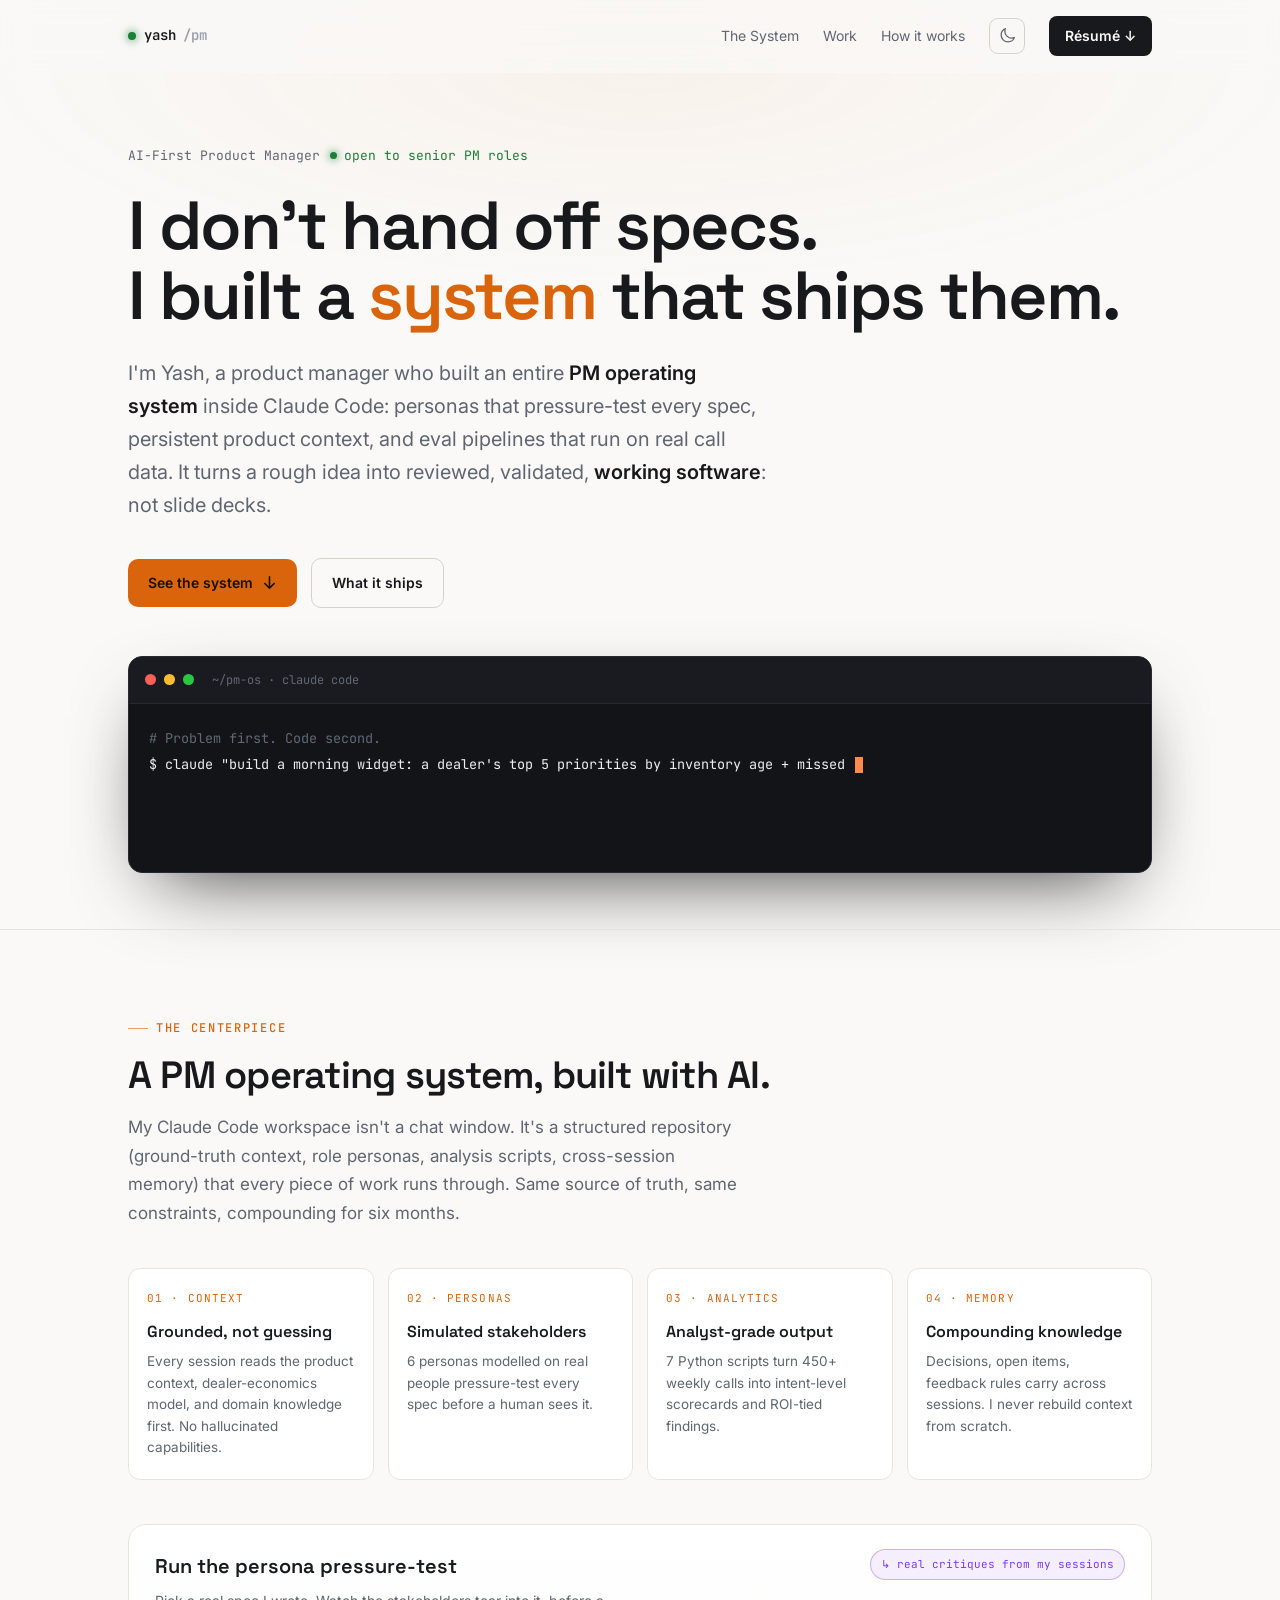
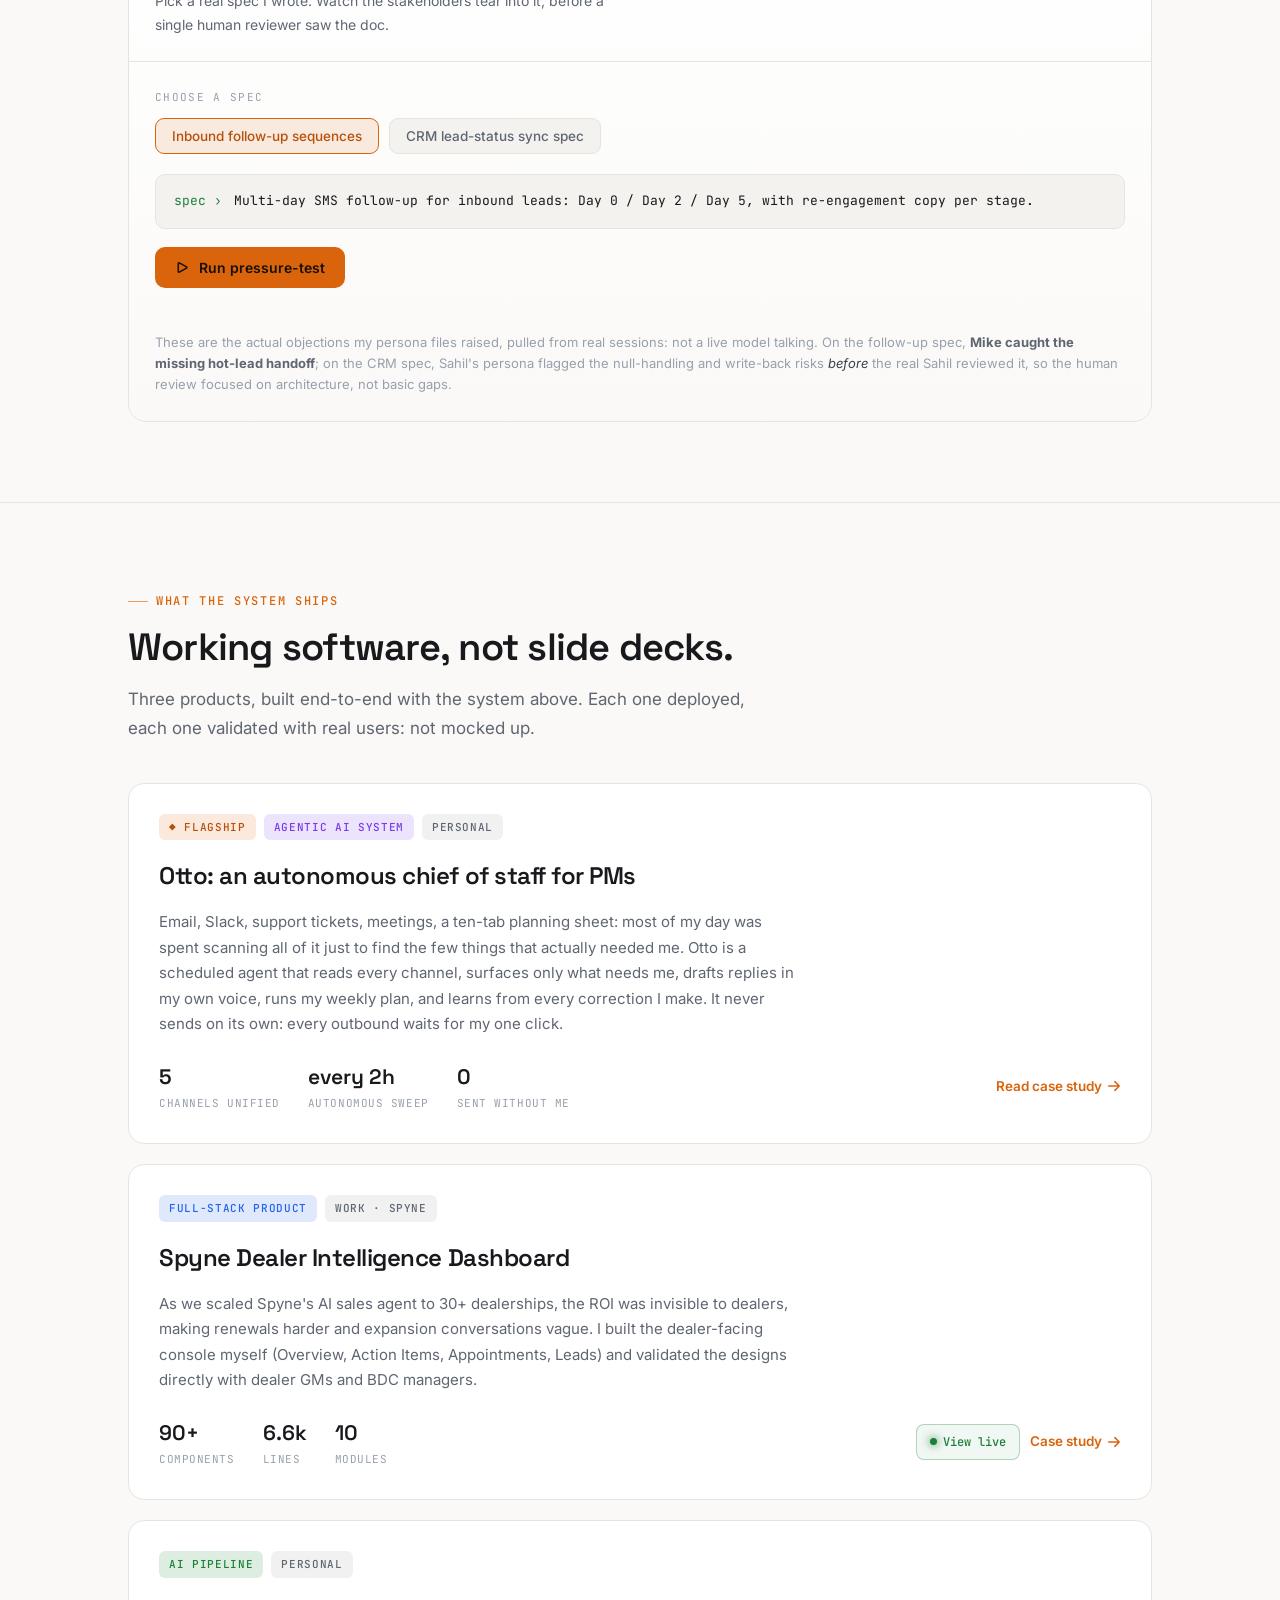
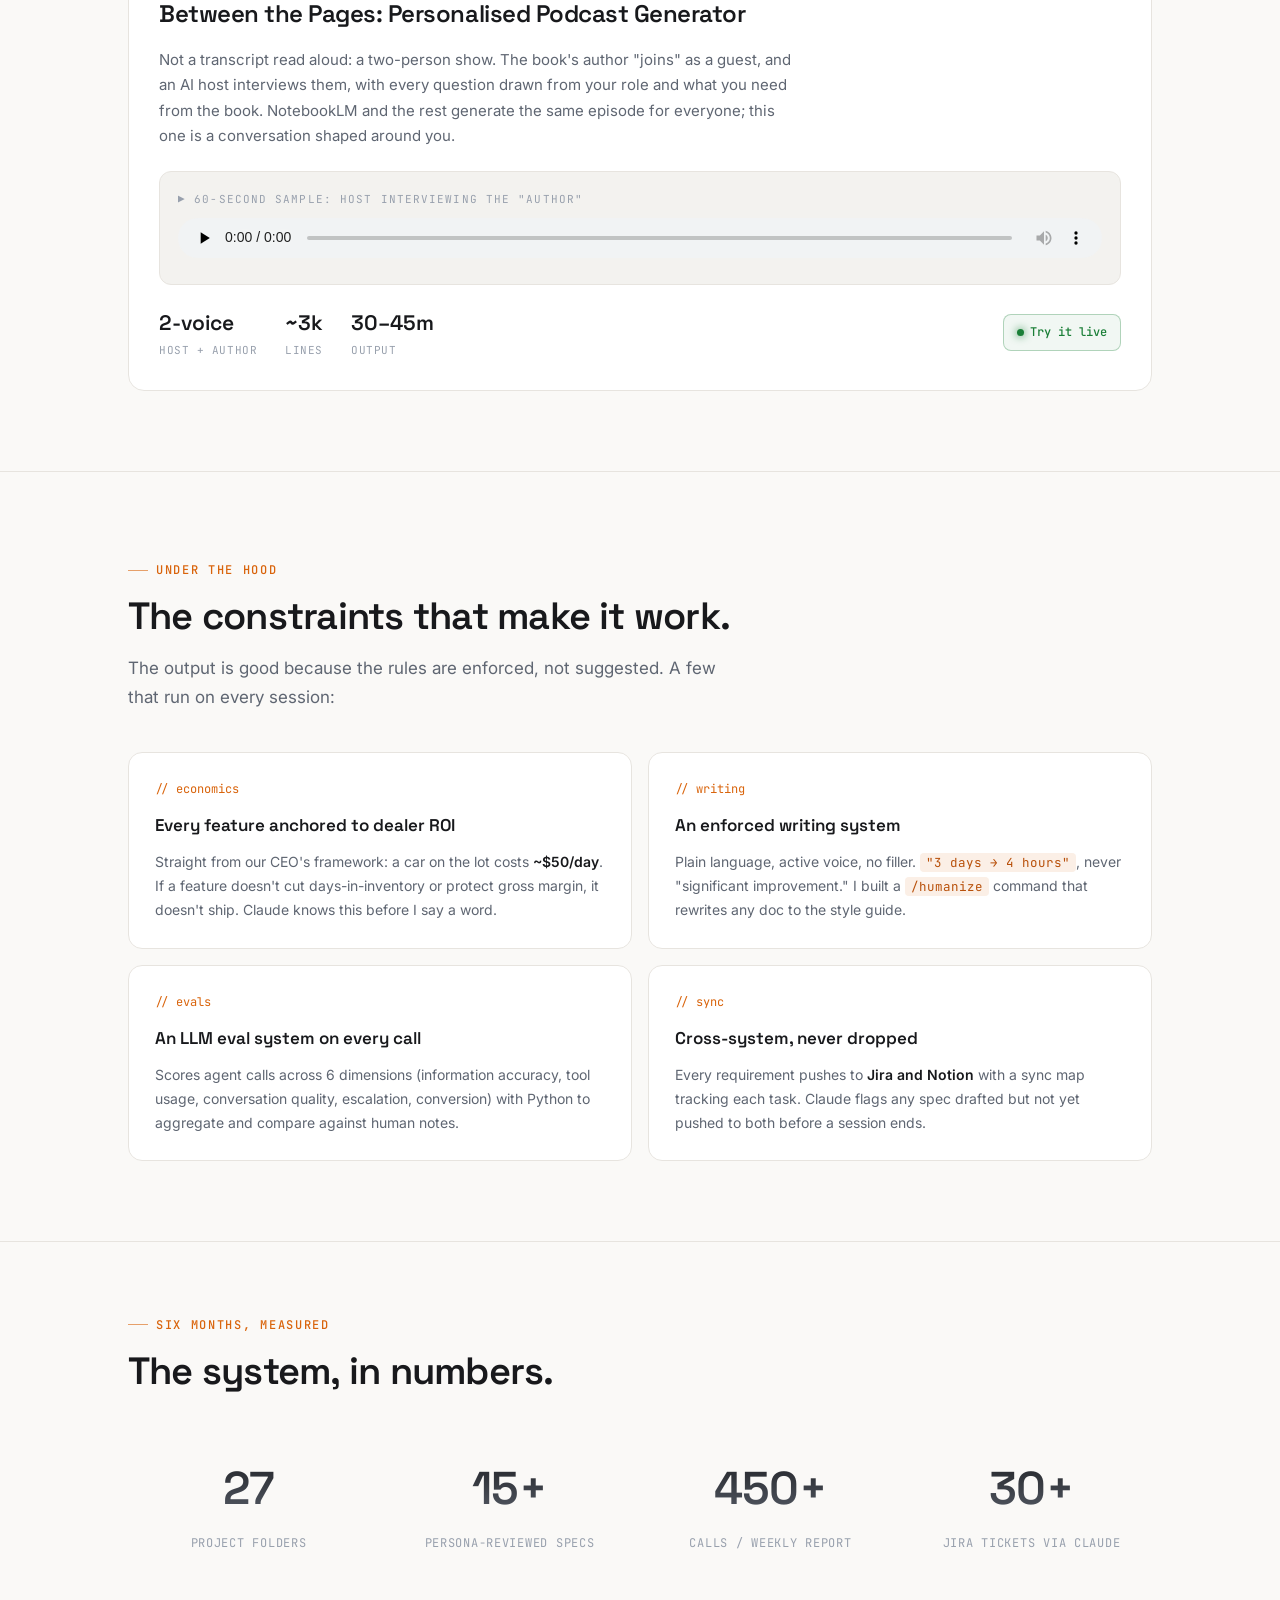
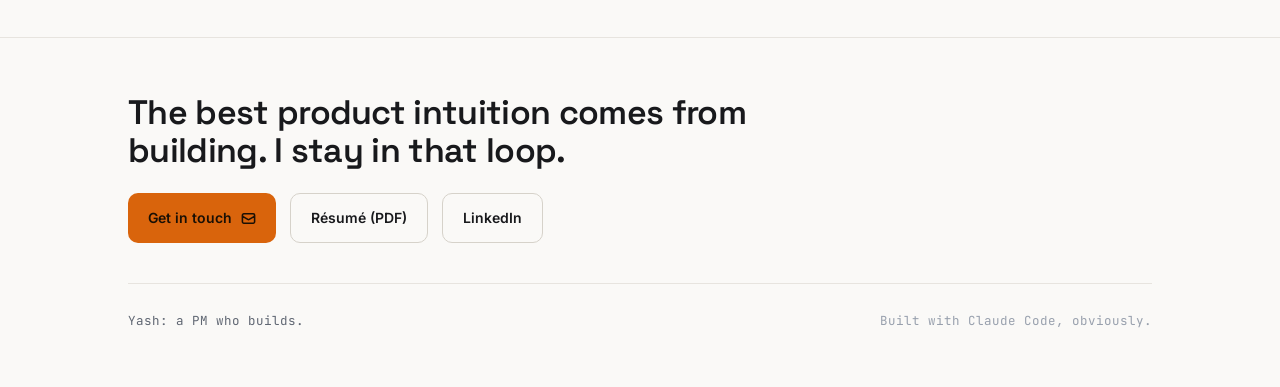
==== commit b1cffbc8: "Default to light theme Load light by default; dark remains available via the toggle and persists per" ====
--- a/index.html
+++ b/index.html
@@ -3,7 +3,7 @@
 <head>
   <meta charset="UTF-8" />
   <meta name="viewport" content="width=device-width, initial-scale=1.0" />
-  <script>(function(){try{var t=localStorage.getItem('theme')||(matchMedia('(prefers-color-scheme: light)').matches?'light':'dark');document.documentElement.setAttribute('data-theme',t);}catch(e){document.documentElement.setAttribute('data-theme','dark');}})();</script>
+  <script>(function(){try{var t=localStorage.getItem('theme')||'light';document.documentElement.setAttribute('data-theme',t);}catch(e){document.documentElement.setAttribute('data-theme','light');}})();</script>
   <title>Yash · AI-First PM · A PM Operating System, built with AI</title>
   <meta name="description" content="I'm a product manager who built an entire PM operating system inside Claude Code: personas that pressure-test specs, persistent context, eval pipelines. Here's the system, and the software it ships." />
   <link rel="icon" type="image/png" href="favicon.png" />
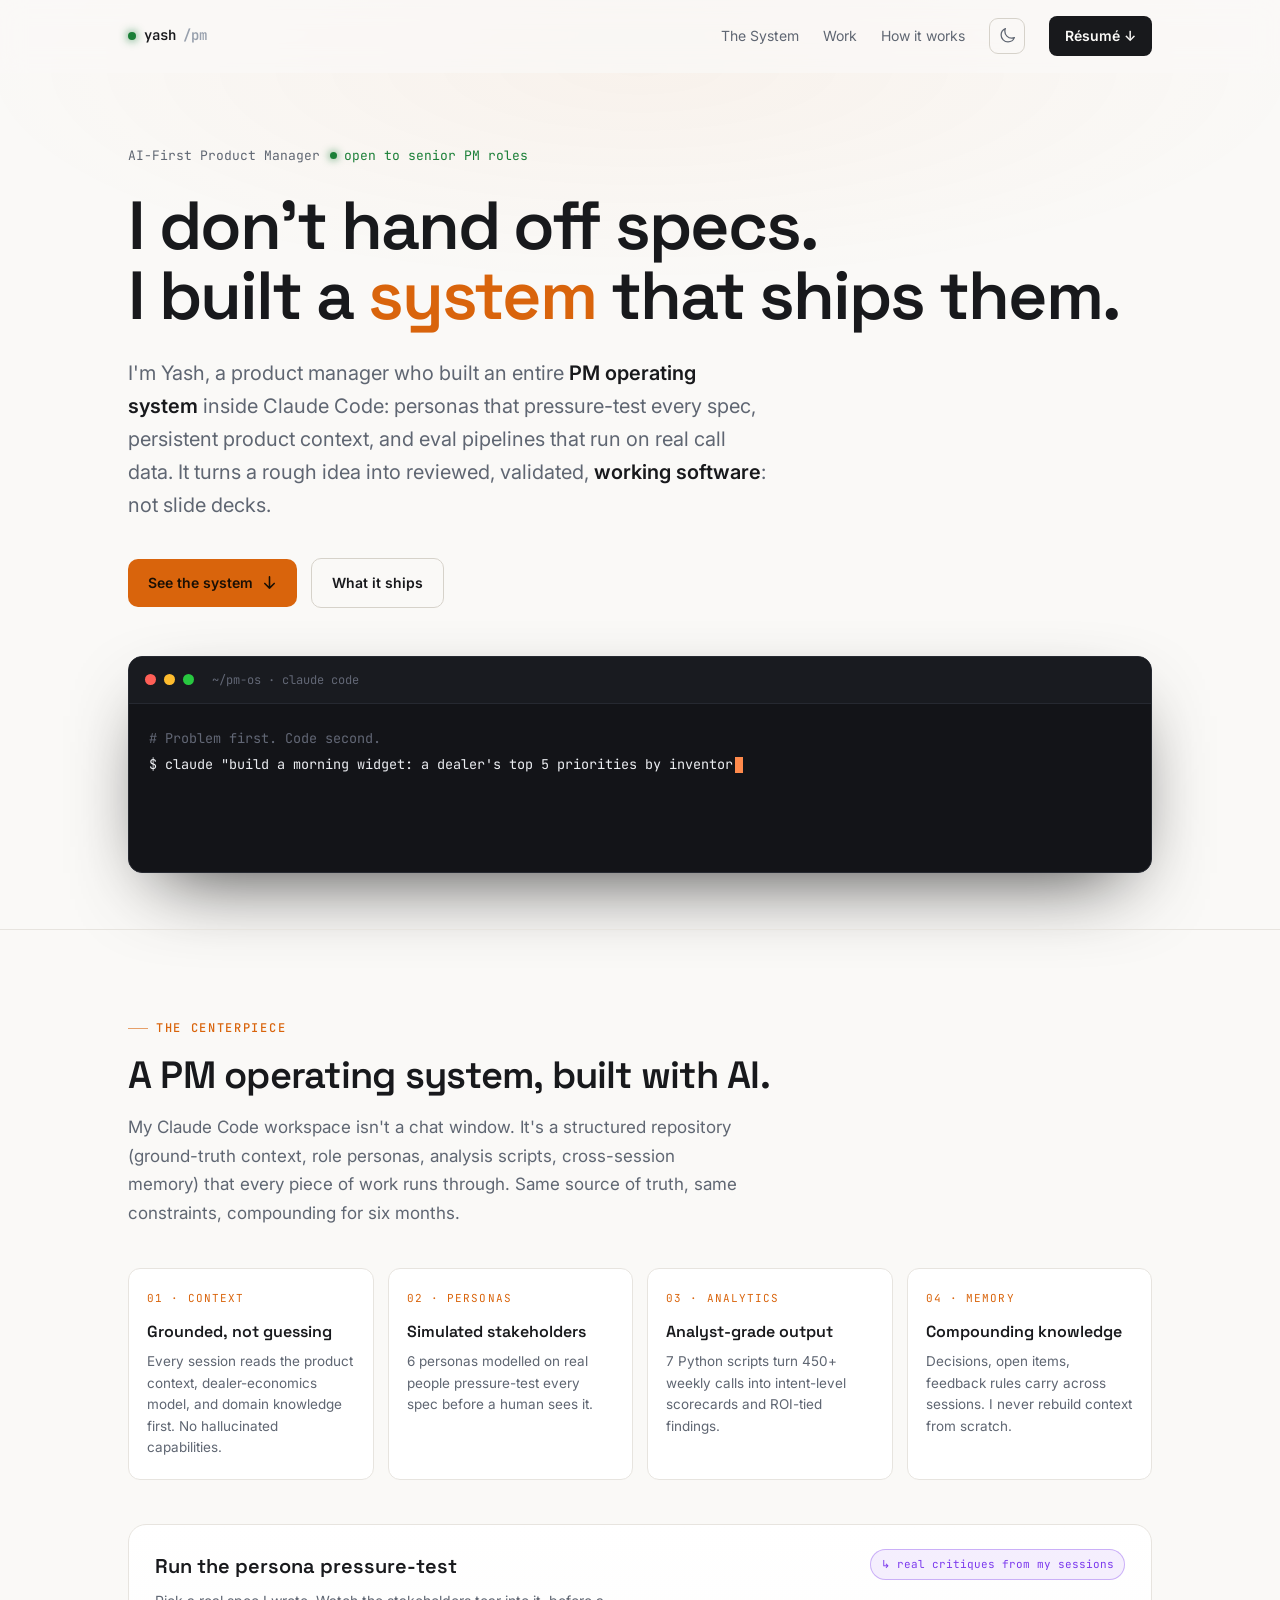
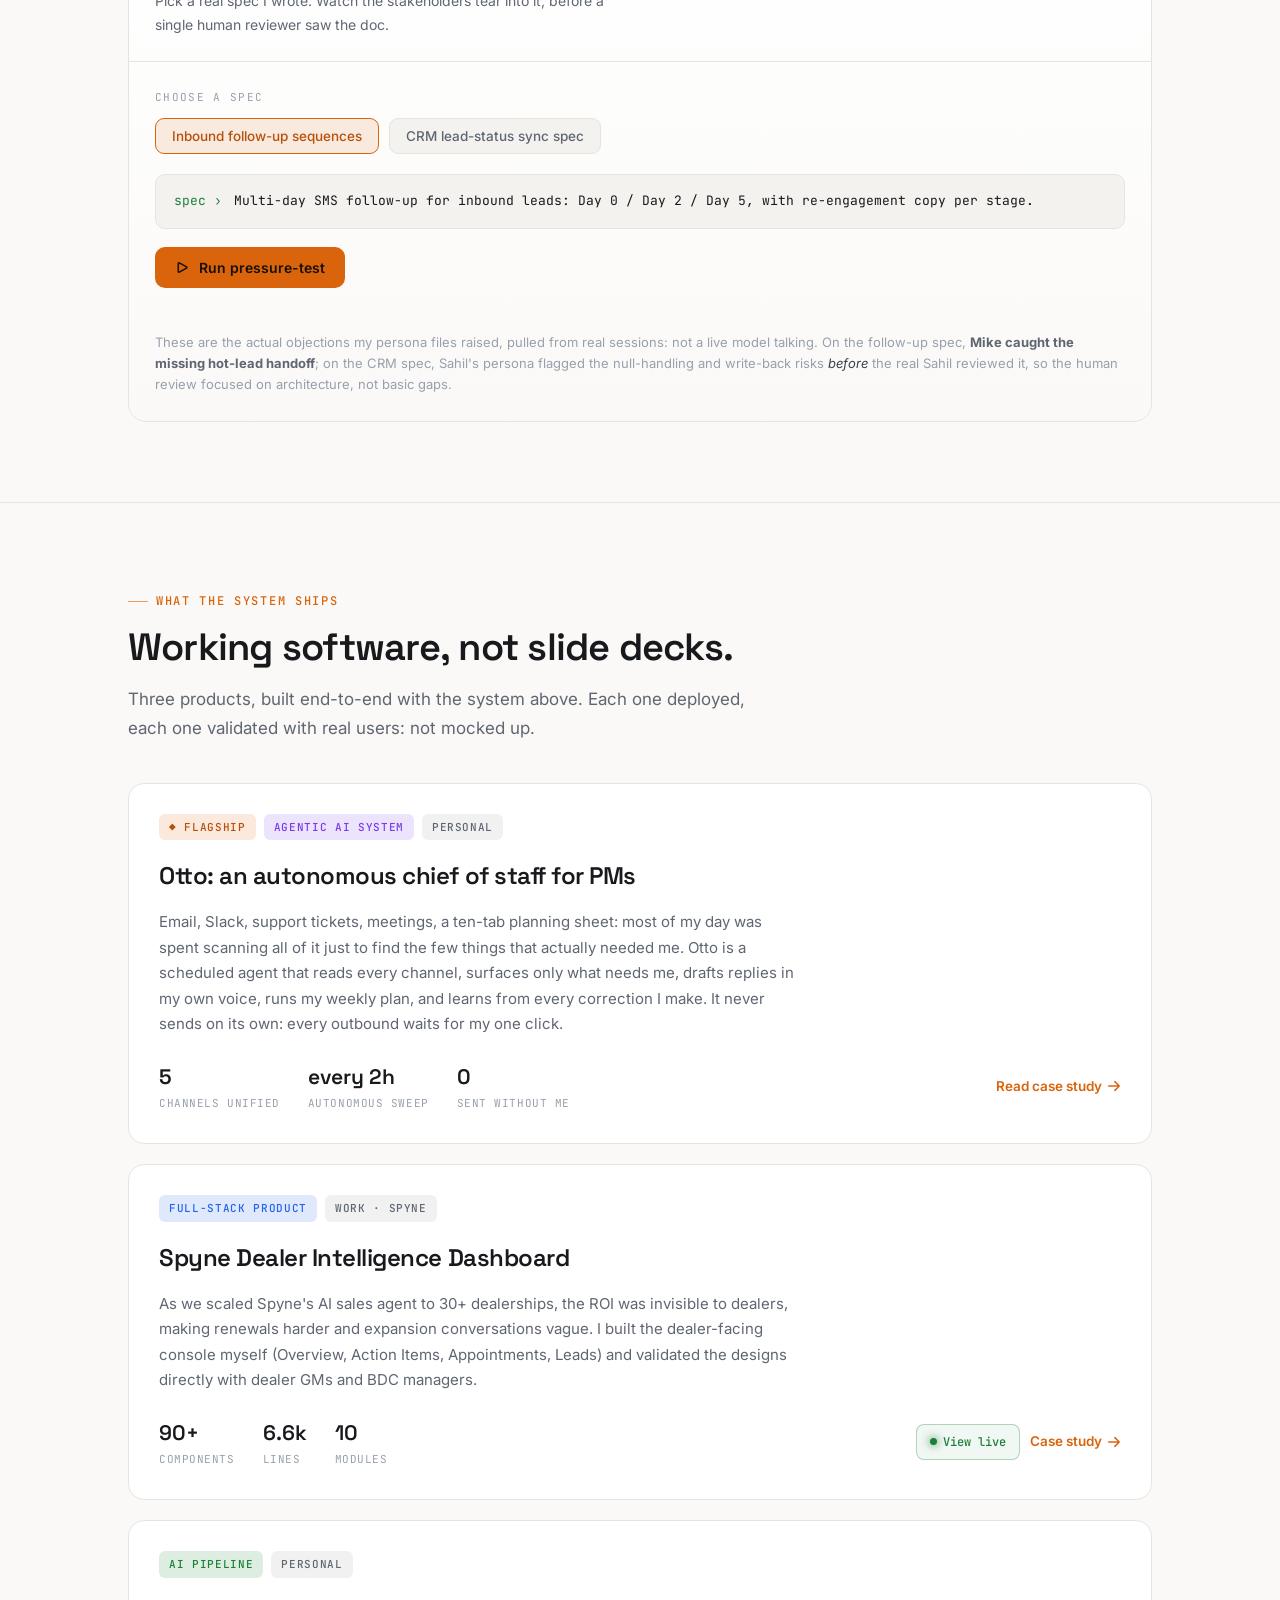
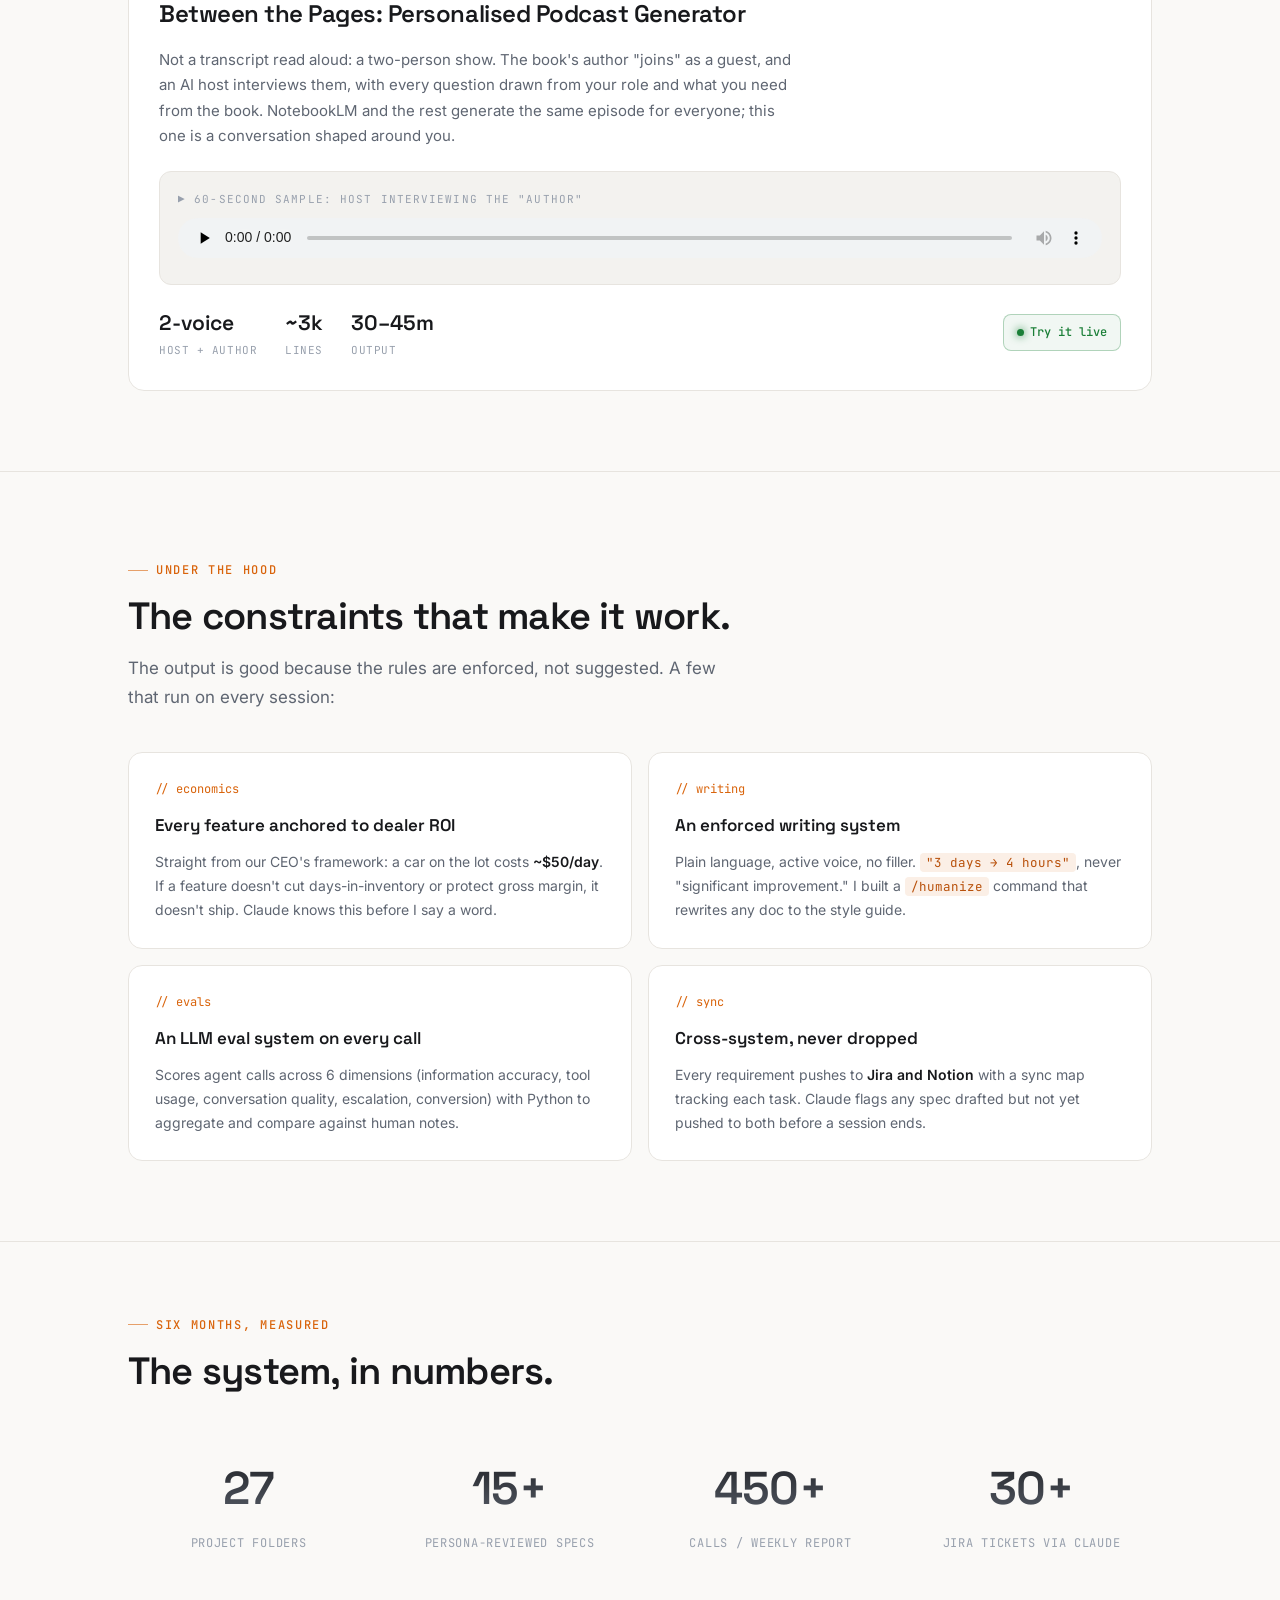
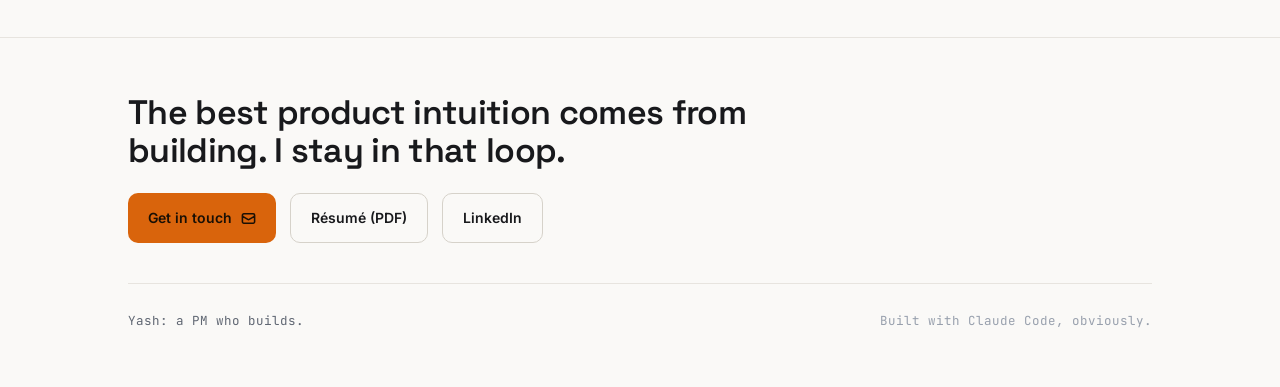
==== commit 5ef563f7: "Mobile polish - Shared mobile layer in os.css: tighter wrap/nav padding, reduced   section/hero spac" ====
--- a/index.html
+++ b/index.html
@@ -141,6 +141,29 @@
     @media (max-width: 640px) { .num-grid { grid-template-columns: repeat(2, 1fr); } }
 
     @media (prefers-reduced-motion: reduce) { .verdict { opacity: 1; transform: none; } }
+
+    /* Home mobile polish */
+    @media (max-width: 560px) {
+      .hero { padding: 46px 0 30px; }
+      .hero h1 { margin-bottom: 20px; }
+      .hero .sub { margin-bottom: 28px; }
+      .hero-actions { gap: 10px; }
+      .hero-actions .btn { flex: 1 1 auto; justify-content: center; }
+      .os, .work, .internals { padding: 48px 0; }
+      .numbers { padding: 40px 0; }
+      .os-grid { margin-top: 28px; gap: 12px; }
+      .ptest { margin-top: 32px; }
+      .ptest-head, .ptest-body { padding: 20px; }
+      .ptest-badge { white-space: normal; }
+      .work-grid { margin-top: 28px; gap: 16px; }
+      .work-card { padding: 22px; }
+      .work-card h3 { font-size: 21px; }
+      .wc-stats { gap: 16px; flex-wrap: wrap; }
+      .wc-foot { gap: 14px; }
+      .terminal { margin-top: 32px; }
+      .term-body { font-size: 12.5px; padding: 18px 16px; }
+      .int-grid { margin-top: 28px; }
+    }
   </style>
 </head>
 <body>
--- a/os.css
+++ b/os.css
@@ -233,3 +233,23 @@
   *, *::before, *::after { animation: none !important; transition: none !important; }
   .reveal { opacity: 1; transform: none; }
 }
+
+/* ── Mobile polish ── */
+@media (max-width: 560px) {
+  .wrap { padding: 0 20px; }
+  .nav-inner { padding: 14px 20px; }
+  .nav-right { gap: 12px; }
+  section.block { padding: 40px 0; }
+  .hero { padding: 44px 0 30px; }
+  .detail-grid { gap: 12px; }
+  .stat { min-width: 90px; padding: 18px 12px; }
+  .stat .num { font-size: 26px; }
+  .foot-nav, .foot-links { gap: 10px; }
+  .foot-nav .btn, .foot-links .btn { flex: 1 1 auto; justify-content: center; }
+  .foot-sig, .foot-bottom { flex-direction: column; align-items: flex-start; gap: 8px; }
+}
+@media (max-width: 380px) {
+  .wrap { padding: 0 16px; }
+  .brand { font-size: 13px; }
+  .back { font-size: 13px; }
+}
